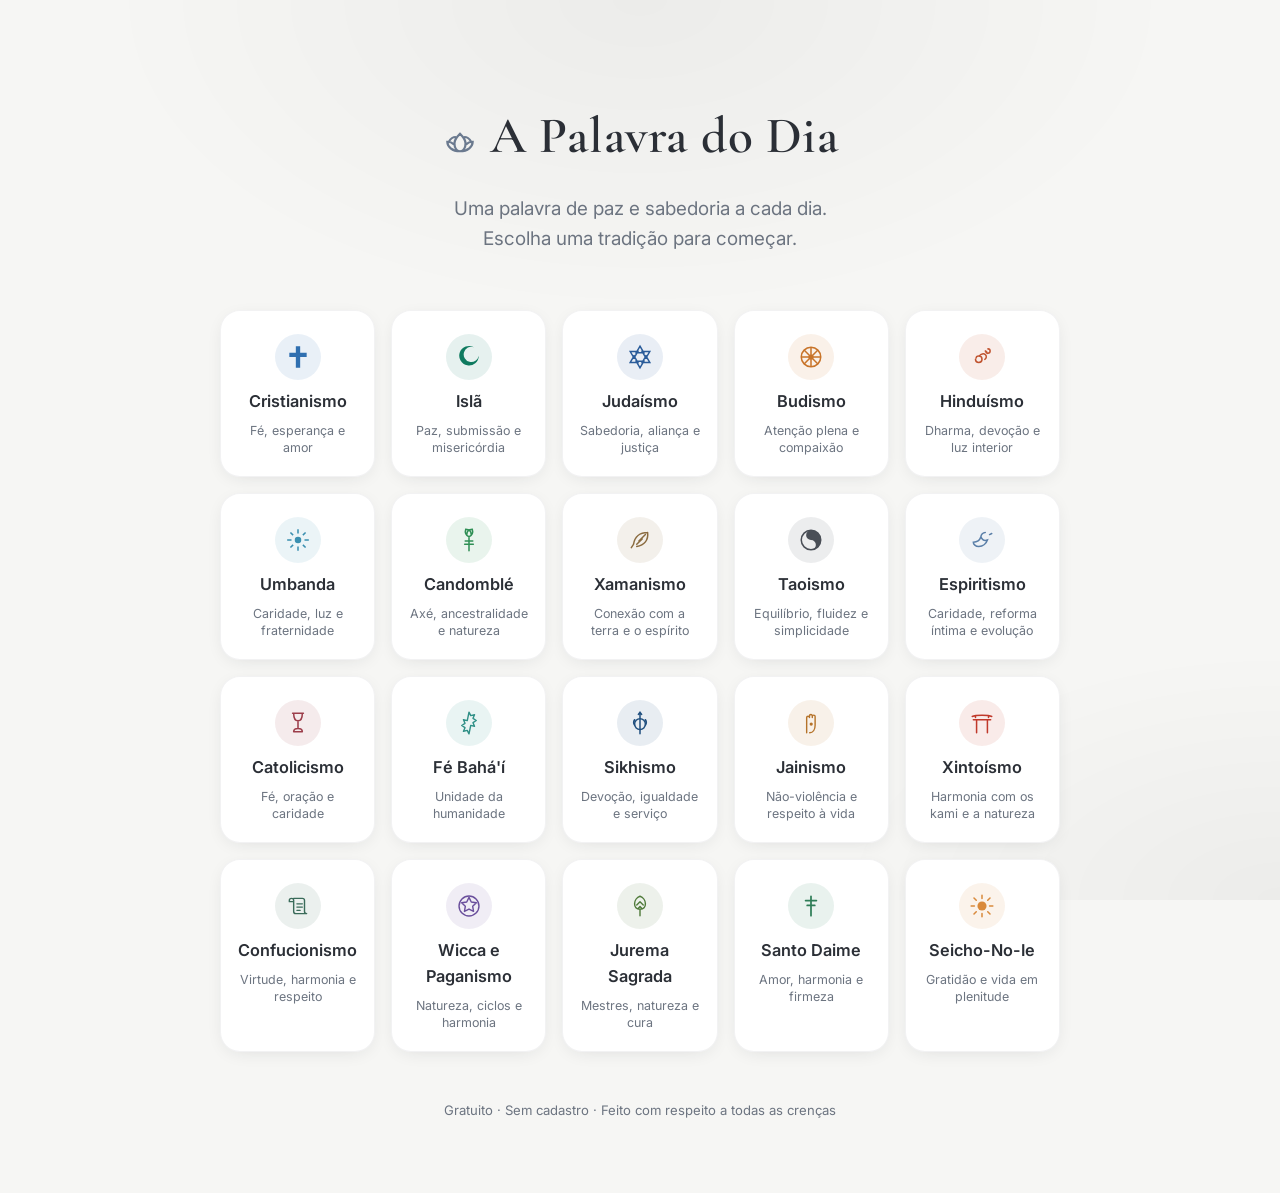
==== index.html @ 4f072700 "Site A Palavra do Dia — 20 tradições, 2.399 frases Site estático (HTML/CSS/JS puro), sem build, cust" ====
<!DOCTYPE html>
<html lang="pt-BR">
<head>
  <meta charset="UTF-8" />
  <meta name="viewport" content="width=device-width, initial-scale=1.0" />
  <title>A Palavra do Dia — Sabedoria de todas as tradições</title>
  <meta name="description" content="Escolha uma tradição espiritual e receba a palavra do dia: um versículo, ensinamento ou pensamento para trazer paz e sabedoria. Gratuito, sem cadastro." />
  <meta name="theme-color" content="#f6f6f4" />

  <!-- Open Graph / compartilhamento -->
  <meta property="og:title" content="A Palavra do Dia" />
  <meta property="og:description" content="Uma palavra de paz e sabedoria, de muitas tradições. Gratuito e sem cadastro." />
  <meta property="og:type" content="website" />

  <link rel="icon" href="assets/favicon.svg" type="image/svg+xml" />
  <link rel="preconnect" href="https://fonts.googleapis.com" />
  <link rel="preconnect" href="https://fonts.gstatic.com" crossorigin />
  <link href="https://fonts.googleapis.com/css2?family=Cormorant+Garamond:ital,wght@0,500;0,600;1,500&family=Inter:wght@400;500;600&display=swap" rel="stylesheet" />
  <link rel="stylesheet" href="css/styles.css" />
</head>
<body data-screen="home">

  <!-- Símbolos SVG reutilizáveis -->
  <svg width="0" height="0" style="position:absolute" aria-hidden="true">
    <defs>
      <symbol id="sym-cross" viewBox="0 0 24 24"><path d="M10 2h4v6h6v4h-6v10h-4V12H4V8h6z"/></symbol>
      <symbol id="sym-crescent" viewBox="0 0 24 24"><path d="M16.5 3a9 9 0 1 0 4.5 7.8A7 7 0 1 1 16.5 3z"/></symbol>
      <symbol id="sym-star-david" viewBox="0 0 24 24"><path d="M12 2l3.5 6h-7zM12 22l-3.5-6h7zM3 7l7 0-3.5 6zM21 7l-7 0 3.5 6zM3 17l3.5-6 3.5 6zM21 17l-3.5-6-3.5 6z" fill="none" stroke="currentColor" stroke-width="1.4"/></symbol>
      <symbol id="sym-dharma-wheel" viewBox="0 0 24 24"><circle cx="12" cy="12" r="9" fill="none" stroke="currentColor" stroke-width="1.4"/><circle cx="12" cy="12" r="2.4"/><g stroke="currentColor" stroke-width="1.4"><path d="M12 3v18M3 12h18M5.6 5.6l12.8 12.8M18.4 5.6L5.6 18.4"/></g></symbol>
      <symbol id="sym-om" viewBox="0 0 24 24"><path d="M6 14a3 3 0 1 0 3-3c-1.6 0-2.4 1-2.4 2M9.6 11c1.4-2 4-2.6 5.6-1 1.2 1.2 1 3.2-.6 4.2M15 6.5c1 .4 1.8 1.2 1.8 2.2M17.5 4.5a2 2 0 1 1-2 2" fill="none" stroke="currentColor" stroke-width="1.4" stroke-linecap="round"/></symbol>
      <symbol id="sym-seven-rays" viewBox="0 0 24 24"><circle cx="12" cy="12" r="3"/><g stroke="currentColor" stroke-width="1.4"><path d="M12 2v4M12 18v4M2 12h4M18 12h4M5 5l2.5 2.5M16.5 16.5L19 19M19 5l-2.5 2.5M7.5 16.5L5 19"/></g></symbol>
      <symbol id="sym-leaf-axe" viewBox="0 0 24 24"><path d="M12 22V9M12 9c-3-1-4-4-3-7 3 0 5 2 5 5M12 9c3-1 4-4 3-7-3 0-5 2-5 5M8.5 13l7 0M8 16l8 0" fill="none" stroke="currentColor" stroke-width="1.4" stroke-linecap="round"/></symbol>
      <symbol id="sym-feather" viewBox="0 0 24 24"><path d="M19 5C12 5 7 9 6 16l-2 3M19 5c1 7-3 12-10 13M11 13l6-6M9 16l5-5" fill="none" stroke="currentColor" stroke-width="1.4" stroke-linecap="round"/></symbol>
      <symbol id="sym-yin-yang" viewBox="0 0 24 24"><circle cx="12" cy="12" r="9" fill="none" stroke="currentColor" stroke-width="1.4"/><path d="M12 3a4.5 4.5 0 0 0 0 9 4.5 4.5 0 0 1 0 9 9 9 0 0 0 0-18z"/><circle cx="12" cy="7.5" r="1"/></symbol>
      <symbol id="sym-dove" viewBox="0 0 24 24"><path d="M4 14c4 0 6-2 7-5 1 3 3 4 6 3-1 3-4 6-8 6-3 0-5-2-5-4zM11 9c0-2 2-4 4-4M21 6l-2 1" fill="none" stroke="currentColor" stroke-width="1.4" stroke-linecap="round"/></symbol>
      <symbol id="sym-lotus" viewBox="0 0 24 24"><path d="M12 21c-5 0-8-3-8-6 2 0 3 .5 4 1.5M12 21c5 0 8-3 8-6-2 0-3 .5-4 1.5M12 21c-2 0-3.5-2-3.5-5 0-2 1.5-4 3.5-6 2 2 3.5 4 3.5 6 0 3-1.5 5-3.5 5zM5 15c1-2 3-3 4-3M19 15c-1-2-3-3-4-3" fill="none" stroke="currentColor" stroke-width="1.4" stroke-linecap="round"/></symbol>
      <symbol id="sym-chalice" viewBox="0 0 24 24"><path d="M7 3h10M8 3c0 5 1.8 7 4 7s4-2 4-7M12 10v7M8 20h8M12 17c-2 0-4 1-4 3M12 17c2 0 4 1 4 3" fill="none" stroke="currentColor" stroke-width="1.4" stroke-linecap="round" stroke-linejoin="round"/></symbol>
      <symbol id="sym-nine-star" viewBox="0 0 24 24"><path d="M12 2l1.6 3.2 3.5-.8-1.4 3.3 3 2-3 2 1.4 3.3-3.5-.8L12 22l-1.6-3.2-3.5.8 1.4-3.3-3-2 3-2-1.4-3.3 3.5.8z" fill="none" stroke="currentColor" stroke-width="1.3" stroke-linejoin="round"/></symbol>
      <symbol id="sym-khanda" viewBox="0 0 24 24"><circle cx="12" cy="13" r="5" fill="none" stroke="currentColor" stroke-width="1.4"/><path d="M12 2v20M10.5 4l1.5-2 1.5 2M7 9c-1 1.5-1 3.5 0 5M17 9c1 1.5 1 3.5 0 5" fill="none" stroke="currentColor" stroke-width="1.4" stroke-linecap="round"/></symbol>
      <symbol id="sym-ahimsa-hand" viewBox="0 0 24 24"><path d="M8 21v-7M8 14V7a1.3 1.3 0 0 1 2.6 0M10.6 7V5.5a1.3 1.3 0 0 1 2.6 0V7M13.2 7V6a1.3 1.3 0 0 1 2.6 0v8c0 4-2 7-5 7" fill="none" stroke="currentColor" stroke-width="1.3" stroke-linecap="round" stroke-linejoin="round"/><circle cx="12.2" cy="13" r="1.5"/></symbol>
      <symbol id="sym-torii" viewBox="0 0 24 24"><path d="M3 6c3-1.5 15-1.5 18 0M4 9h16M7 9v12M17 9v12M6 6v1M18 6v1" fill="none" stroke="currentColor" stroke-width="1.4" stroke-linecap="round"/></symbol>
      <symbol id="sym-scroll" viewBox="0 0 24 24"><path d="M8 5h8a2 2 0 0 1 2 2v10a2 2 0 0 0 2 2H10a2 2 0 0 1-2-2V7a2 2 0 0 0-2-2 2 2 0 0 0-2 2v1h3M11 10h5M11 13h5M11 16h3" fill="none" stroke="currentColor" stroke-width="1.3" stroke-linecap="round" stroke-linejoin="round"/></symbol>
      <symbol id="sym-pentacle" viewBox="0 0 24 24"><circle cx="12" cy="12" r="9.2" fill="none" stroke="currentColor" stroke-width="1.3"/><path d="M12 4l2.1 4.3 4.7.7-3.4 3.3.8 4.7-4.2-2.2-4.2 2.2.8-4.7L5.2 9l4.7-.7z" fill="none" stroke="currentColor" stroke-width="1.3" stroke-linejoin="round"/></symbol>
      <symbol id="sym-tree" viewBox="0 0 24 24"><path d="M12 21v-6M12 15c-3 0-5-2-5-5 0-3 2.2-6 5-7 2.8 1 5 4 5 7 0 3-2 5-5 5zM9 11l3-3 3 3M10.5 14l1.5-1.5 1.5 1.5" fill="none" stroke="currentColor" stroke-width="1.3" stroke-linecap="round" stroke-linejoin="round"/></symbol>
      <symbol id="sym-cruzeiro" viewBox="0 0 24 24"><path d="M12 3v18M7 7h10M8.5 11.5h7" fill="none" stroke="currentColor" stroke-width="1.6" stroke-linecap="round"/></symbol>
      <symbol id="sym-sun" viewBox="0 0 24 24"><circle cx="12" cy="12" r="4.2"/><g stroke="currentColor" stroke-width="1.4" stroke-linecap="round"><path d="M12 2v3M12 19v3M2 12h3M19 12h3M4.6 4.6l2.1 2.1M17.3 17.3l2.1 2.1M19.4 4.6l-2.1 2.1M6.7 17.3l-2.1 2.1"/></g></symbol>
    </defs>
  </svg>

  <main class="app">

    <!-- TELA INICIAL -->
    <section id="home" class="screen home">
      <header class="home__head">
        <div class="brand">
          <svg class="brand__mark" aria-hidden="true"><use href="#sym-lotus"></use></svg>
          <h1 class="brand__title">A Palavra do Dia</h1>
        </div>
        <p class="home__lead">
          Uma palavra de paz e sabedoria a cada dia.<br />
          Escolha uma tradição para começar.
        </p>
      </header>

      <div id="religion-grid" class="grid" role="list" aria-label="Tradições espirituais">
        <!-- cards inseridos via JS -->
      </div>

      <footer class="home__foot">
        <p>Gratuito · Sem cadastro · Feito com respeito a todas as crenças</p>
      </footer>
    </section>

    <!-- TELA DA PALAVRA -->
    <section id="reader" class="screen reader" hidden>
      <header class="reader__top">
        <button id="back-btn" class="ghost-btn" aria-label="Voltar para a escolha de tradição">
          <span aria-hidden="true">←</span> Trocar tradição
        </button>
        <div class="reader__brand">
          <svg id="reader-symbol" class="reader__symbol" aria-hidden="true"><use href="#sym-lotus"></use></svg>
          <span id="reader-religion" class="reader__religion">—</span>
        </div>
      </header>

      <div class="reader__stage">
        <p id="phrase-label" class="phrase-label">Palavra do Dia</p>
        <blockquote id="phrase-card" class="phrase-card" aria-live="polite">
          <p id="phrase-text" class="phrase-text">…</p>
          <cite id="phrase-ref" class="phrase-ref"></cite>
        </blockquote>
        <p id="phrase-source" class="phrase-source"></p>
      </div>

      <div class="reader__actions">
        <button id="new-btn" class="primary-btn">Nova palavra</button>
        <button id="listen-btn" class="icon-btn" aria-label="Ouvir a palavra" title="Ouvir (voz do dispositivo)">
          <svg viewBox="0 0 24 24" aria-hidden="true"><path d="M4 9v6h4l5 4V5L8 9H4z" fill="currentColor"/><path d="M16 8a5 5 0 0 1 0 8M18.5 5.5a8.5 8.5 0 0 1 0 13" fill="none" stroke="currentColor" stroke-width="1.6" stroke-linecap="round"/></svg>
        </button>
        <button id="share-btn" class="icon-btn" aria-label="Compartilhar a palavra" title="Compartilhar">
          <svg viewBox="0 0 24 24" aria-hidden="true"><path d="M18 8a3 3 0 1 0-2.8-4L9 7.2a3 3 0 1 0 0 9.6l6.2 3.2A3 3 0 1 0 18 16a3 3 0 0 0-2.4 1.2L9.4 14a3 3 0 0 0 0-4l6.2-3.2A3 3 0 0 0 18 8z" fill="currentColor"/></svg>
        </button>
      </div>

      <p id="toast" class="toast" role="status" hidden></p>

      <footer class="reader__foot">
        <button id="home-link" class="text-link">A Palavra do Dia</button>
      </footer>
    </section>

  </main>

  <script src="js/app.js"></script>
</body>
</html>
---- css/styles.css ----
/* ============================================================
   A Palavra do Dia — estilos
   Paleta neutra na tela inicial; cada tradição injeta seu tema
   via variáveis CSS (--bg, --primary, etc.) no <body>.
   ============================================================ */

:root {
  /* tema neutro padrão (tela inicial) */
  --bg: #f6f6f4;
  --surface: #ffffff;
  --primary: #6b7a8f;
  --accent: #b9a36b;
  --text: #2b2f36;
  --muted: #6c7480;
  --glow: rgba(0, 0, 0, 0.04);

  --radius: 20px;
  --radius-sm: 12px;
  --shadow: 0 10px 40px -12px rgba(30, 35, 45, 0.18);
  --shadow-soft: 0 4px 20px -8px rgba(30, 35, 45, 0.16);
  --ease: cubic-bezier(0.22, 1, 0.36, 1);
  --serif: "Cormorant Garamond", Georgia, "Times New Roman", serif;
  --sans: "Inter", system-ui, -apple-system, sans-serif;
}

* { box-sizing: border-box; margin: 0; padding: 0; }

html { -webkit-text-size-adjust: 100%; }

body {
  font-family: var(--sans);
  color: var(--text);
  background: var(--bg);
  min-height: 100vh;
  min-height: 100dvh;
  line-height: 1.6;
  transition: background-color 0.8s var(--ease), color 0.8s var(--ease);
  overflow-x: hidden;
}

/* fundo suave com brilho da cor do tema */
body::before {
  content: "";
  position: fixed;
  inset: 0;
  z-index: -1;
  background:
    radial-gradient(60% 50% at 50% 0%, var(--glow), transparent 70%),
    radial-gradient(50% 40% at 100% 100%, var(--glow), transparent 70%);
  transition: background 0.8s var(--ease);
  pointer-events: none;
}

.app {
  max-width: 920px;
  margin: 0 auto;
  padding: clamp(1.2rem, 4vw, 2.5rem);
  min-height: 100vh;
  min-height: 100dvh;
  display: flex;
  flex-direction: column;
}

/* telas */
.screen { flex: 1; display: flex; flex-direction: column; }
.screen[hidden] { display: none; }

.screen.is-entering { animation: fadeUp 0.6s var(--ease); }
@keyframes fadeUp {
  from { opacity: 0; transform: translateY(14px); }
  to   { opacity: 1; transform: translateY(0); }
}

/* ===================== TELA INICIAL ===================== */
.home { justify-content: flex-start; }

.home__head { text-align: center; padding: clamp(1.5rem, 6vw, 3.5rem) 0 1.5rem; }

.brand { display: inline-flex; align-items: center; gap: 0.7rem; }
.brand__mark { width: 38px; height: 38px; color: var(--primary); fill: var(--primary); }
.brand__title {
  font-family: var(--serif);
  font-weight: 600;
  font-size: clamp(2rem, 7vw, 3.2rem);
  letter-spacing: 0.01em;
  color: var(--text);
}

.home__lead {
  margin-top: 1rem;
  color: var(--muted);
  font-size: clamp(1rem, 2.6vw, 1.18rem);
  font-weight: 400;
}

.grid {
  display: grid;
  grid-template-columns: repeat(auto-fill, minmax(150px, 1fr));
  gap: clamp(0.7rem, 2vw, 1rem);
  margin: 2rem 0;
}

.card {
  --c: var(--primary);
  position: relative;
  display: flex;
  flex-direction: column;
  align-items: center;
  text-align: center;
  gap: 0.55rem;
  padding: 1.4rem 1rem 1.2rem;
  background: var(--surface);
  border: 1px solid rgba(40, 45, 55, 0.06);
  border-radius: var(--radius);
  box-shadow: var(--shadow-soft);
  cursor: pointer;
  transition: transform 0.4s var(--ease), box-shadow 0.4s var(--ease), border-color 0.4s var(--ease);
  font: inherit;
  color: var(--text);
}
.card::after {
  content: "";
  position: absolute; inset: 0;
  border-radius: var(--radius);
  box-shadow: inset 0 0 0 1.5px var(--c);
  opacity: 0;
  transition: opacity 0.4s var(--ease);
  pointer-events: none;
}
.card:hover, .card:focus-visible {
  transform: translateY(-4px);
  box-shadow: var(--shadow);
  outline: none;
}
.card:hover::after, .card:focus-visible::after { opacity: 0.5; }

.card__icon {
  width: 46px; height: 46px;
  display: grid; place-items: center;
  color: var(--c); fill: var(--c);
  border-radius: 50%;
  background: color-mix(in srgb, var(--c) 10%, transparent);
}
.card__icon svg { width: 26px; height: 26px; }
.card__name { font-weight: 600; font-size: 1.02rem; }
.card__tag { font-size: 0.78rem; color: var(--muted); line-height: 1.35; }

.home__foot { text-align: center; padding: 1rem 0 2rem; color: var(--muted); font-size: 0.82rem; }

/* ===================== TELA DA PALAVRA ===================== */
.reader { justify-content: space-between; }

.reader__top {
  display: flex;
  align-items: center;
  justify-content: space-between;
  gap: 1rem;
  padding-bottom: 1rem;
}
.reader__brand { display: inline-flex; align-items: center; gap: 0.5rem; }
.reader__symbol { width: 24px; height: 24px; color: var(--primary); fill: var(--primary); }
.reader__religion { font-weight: 600; color: var(--text); }

.ghost-btn {
  font: inherit; font-size: 0.92rem; font-weight: 500;
  color: var(--muted);
  background: none; border: none; cursor: pointer;
  padding: 0.4rem 0.2rem;
  border-radius: var(--radius-sm);
  transition: color 0.3s var(--ease);
}
.ghost-btn:hover { color: var(--primary); }

.reader__stage {
  flex: 1;
  display: flex;
  flex-direction: column;
  align-items: center;
  justify-content: center;
  text-align: center;
  gap: 1.2rem;
  padding: clamp(1.5rem, 6vw, 3rem) 0;
}

.phrase-label {
  text-transform: uppercase;
  letter-spacing: 0.18em;
  font-size: 0.74rem;
  font-weight: 600;
  color: var(--primary);
}

.phrase-card {
  position: relative;
  max-width: 680px;
  background: var(--surface);
  border-radius: var(--radius);
  padding: clamp(1.8rem, 6vw, 3rem);
  box-shadow: var(--shadow);
  border: 1px solid rgba(40, 45, 55, 0.05);
}
.phrase-card::before {
  content: "\201C";
  position: absolute;
  top: -0.2em; left: 0.25em;
  font-family: var(--serif);
  font-size: clamp(3.5rem, 10vw, 5.5rem);
  color: var(--accent);
  opacity: 0.35;
  line-height: 1;
}
.phrase-text {
  font-family: var(--serif);
  font-size: clamp(1.5rem, 4.6vw, 2.3rem);
  font-weight: 500;
  line-height: 1.4;
  color: var(--text);
}
.phrase-text.is-swapping { opacity: 0; transform: translateY(8px); }
.phrase-text { transition: opacity 0.45s var(--ease), transform 0.45s var(--ease); }

.phrase-ref {
  display: block;
  margin-top: 1.2rem;
  font-style: normal;
  font-size: 0.95rem;
  font-weight: 600;
  color: var(--primary);
  letter-spacing: 0.02em;
}
.phrase-source { font-size: 0.85rem; color: var(--muted); }

/* ações */
.reader__actions {
  display: flex;
  align-items: center;
  justify-content: center;
  gap: 0.7rem;
  padding: 0.5rem 0 1rem;
}

.primary-btn {
  font: inherit; font-weight: 600; font-size: 1rem;
  color: #fff;
  background: var(--primary);
  border: none; cursor: pointer;
  padding: 0.85rem 1.8rem;
  border-radius: 999px;
  box-shadow: 0 8px 24px -10px var(--primary);
  transition: transform 0.25s var(--ease), filter 0.25s var(--ease);
}
.primary-btn:hover { transform: translateY(-2px); filter: brightness(1.05); }
.primary-btn:active { transform: translateY(0); }

.icon-btn {
  width: 48px; height: 48px;
  display: grid; place-items: center;
  color: var(--primary);
  background: var(--surface);
  border: 1px solid rgba(40, 45, 55, 0.08);
  border-radius: 50%;
  cursor: pointer;
  box-shadow: var(--shadow-soft);
  transition: transform 0.25s var(--ease), color 0.25s var(--ease), border-color 0.25s var(--ease);
}
.icon-btn svg { width: 22px; height: 22px; }
.icon-btn:hover { transform: translateY(-2px); border-color: var(--primary); }
.icon-btn.is-active { color: #fff; background: var(--primary); }

.toast {
  text-align: center;
  margin: 0 auto;
  font-size: 0.85rem;
  color: var(--muted);
  background: var(--surface);
  border-radius: 999px;
  padding: 0.45rem 1rem;
  box-shadow: var(--shadow-soft);
  width: max-content;
  animation: fadeUp 0.3s var(--ease);
}

.reader__foot { text-align: center; padding-top: 0.5rem; }
.text-link {
  font: inherit; font-family: var(--serif); font-size: 1.05rem;
  color: var(--muted); background: none; border: none; cursor: pointer;
}
.text-link:hover { color: var(--primary); }

/* acessibilidade — foco visível */
:focus-visible { outline: 2px solid var(--primary); outline-offset: 3px; border-radius: 6px; }

@media (prefers-reduced-motion: reduce) {
  * { animation: none !important; transition: none !important; }
}

@media (max-width: 420px) {
  .grid { grid-template-columns: repeat(2, 1fr); }
}
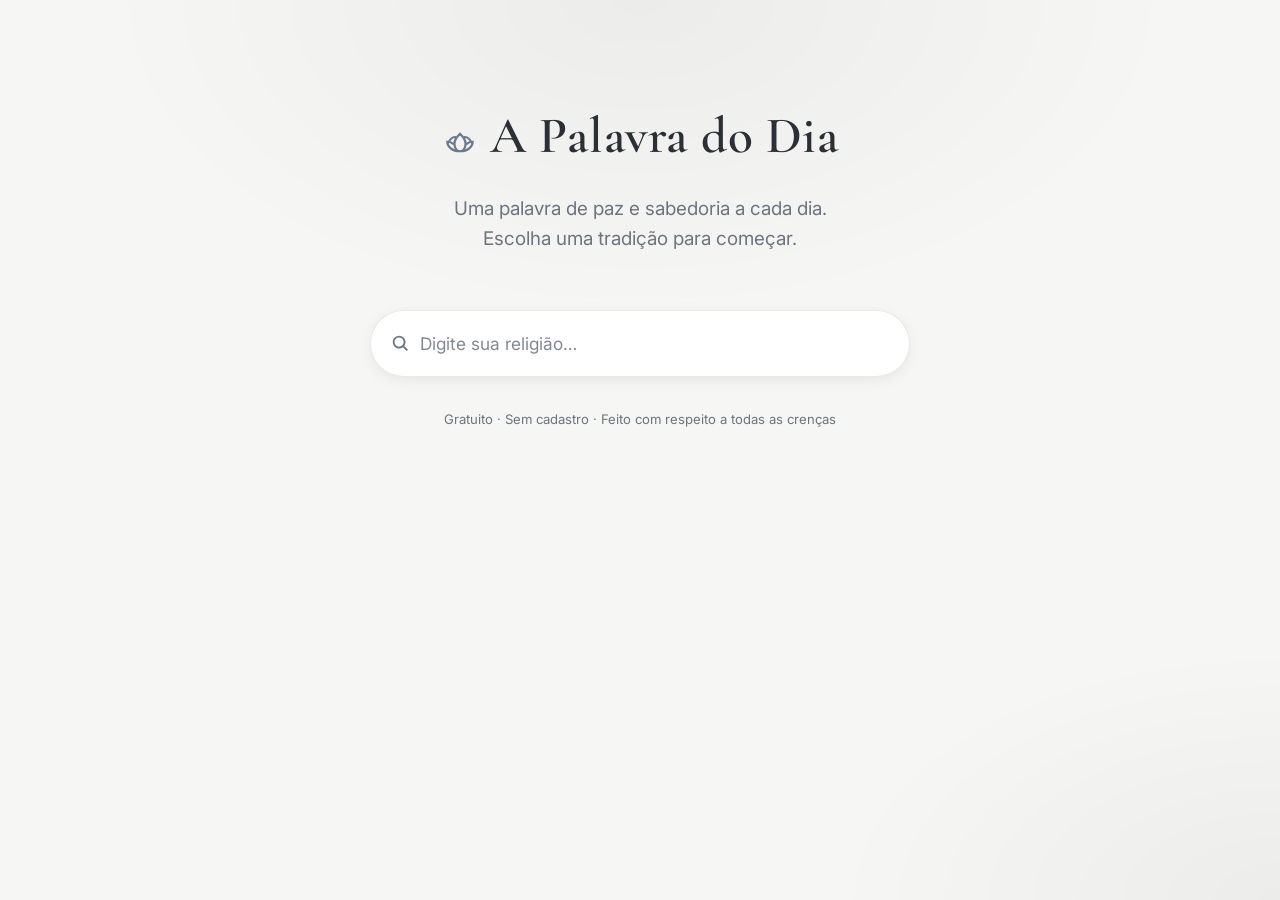
==== commit e2f6b42a: "Busca por religião, fundos personalizados, compartilhar+imagem; versículos completos - Tela inicial " ====
--- a/index.html
+++ b/index.html
@@ -47,6 +47,11 @@
     </defs>
   </svg>
 
+  <!-- Fundo personalizado por tradição (marca d'água do símbolo) -->
+  <div id="reader-bg" class="reader-bg" aria-hidden="true">
+    <svg class="reader-bg__mark" viewBox="0 0 24 24"><use id="reader-bg-use" href="#sym-lotus"></use></svg>
+  </div>
+
   <main class="app">
 
     <!-- TELA INICIAL -->
@@ -62,8 +67,15 @@
         </p>
       </header>
 
-      <div id="religion-grid" class="grid" role="list" aria-label="Tradições espirituais">
-        <!-- cards inseridos via JS -->
+      <div class="search">
+        <div class="search__field">
+          <svg class="search__icon" viewBox="0 0 24 24" aria-hidden="true"><path d="M11 4a7 7 0 1 0 4.2 12.6l4.1 4.1 1.4-1.4-4.1-4.1A7 7 0 0 0 11 4zm0 2a5 5 0 1 1 0 10 5 5 0 0 1 0-10z" fill="currentColor"/></svg>
+          <input id="search-input" class="search__input" type="text" autocomplete="off" autocapitalize="off" spellcheck="false"
+                 placeholder="Digite sua religião…" aria-label="Digite o nome da sua religião"
+                 role="combobox" aria-expanded="false" aria-controls="search-suggestions" aria-autocomplete="list" />
+        </div>
+        <ul id="search-suggestions" class="suggest" role="listbox" aria-label="Sugestões" hidden></ul>
+        <p id="search-msg" class="search__msg" hidden></p>
       </div>
 
       <footer class="home__foot">
@@ -94,15 +106,37 @@
 
       <div class="reader__actions">
         <button id="new-btn" class="primary-btn">Nova palavra</button>
-        <button id="listen-btn" class="icon-btn" aria-label="Ouvir a palavra" title="Ouvir (voz do dispositivo)">
-          <svg viewBox="0 0 24 24" aria-hidden="true"><path d="M4 9v6h4l5 4V5L8 9H4z" fill="currentColor"/><path d="M16 8a5 5 0 0 1 0 8M18.5 5.5a8.5 8.5 0 0 1 0 13" fill="none" stroke="currentColor" stroke-width="1.6" stroke-linecap="round"/></svg>
-        </button>
-        <button id="share-btn" class="icon-btn" aria-label="Compartilhar a palavra" title="Compartilhar">
+        <button id="share-btn" class="icon-btn" aria-label="Compartilhar a palavra" title="Compartilhar" aria-haspopup="true" aria-expanded="false">
           <svg viewBox="0 0 24 24" aria-hidden="true"><path d="M18 8a3 3 0 1 0-2.8-4L9 7.2a3 3 0 1 0 0 9.6l6.2 3.2A3 3 0 1 0 18 16a3 3 0 0 0-2.4 1.2L9.4 14a3 3 0 0 0 0-4l6.2-3.2A3 3 0 0 0 18 8z" fill="currentColor"/></svg>
         </button>
       </div>
 
+      <!-- Menu de compartilhamento -->
+      <div id="share-menu" class="share-menu" role="menu" aria-label="Compartilhar" hidden>
+        <button class="share-opt" data-share="whatsapp" role="menuitem">
+          <svg viewBox="0 0 24 24" aria-hidden="true"><path d="M12 2a10 10 0 0 0-8.5 15.2L2 22l4.9-1.4A10 10 0 1 0 12 2zm5.6 14.1c-.2.6-1.2 1.2-1.7 1.2-.4 0-1 .1-3.2-.8-2.7-1.1-4.4-3.9-4.5-4.1-.1-.2-1.1-1.4-1.1-2.7s.7-1.9 1-2.2c.2-.2.5-.3.7-.3h.5c.2 0 .4 0 .6.5l.8 2c.1.2.1.4 0 .5l-.4.6c-.2.2-.3.4-.1.7.2.3.9 1.4 1.9 2.3 1.3 1.1 2.3 1.4 2.6 1.6.3.1.4.1.6-.1l.7-.9c.2-.2.4-.2.6-.1l1.9.9c.2.1.4.2.5.3.1.3.1.6-.1 1.1z" fill="currentColor"/></svg>
+          WhatsApp
+        </button>
+        <button class="share-opt" data-share="facebook" role="menuitem">
+          <svg viewBox="0 0 24 24" aria-hidden="true"><path d="M14 9h2.5l.5-3H14V4.3c0-.9.3-1.5 1.6-1.5H17V.1C16.7.1 15.7 0 14.6 0 12.2 0 10.6 1.4 10.6 4v2H8v3h2.6v8H14V9z" fill="currentColor"/></svg>
+          Facebook
+        </button>
+        <button class="share-opt" data-share="image" role="menuitem">
+          <svg viewBox="0 0 24 24" aria-hidden="true"><path d="M5 3h14a2 2 0 0 1 2 2v14a2 2 0 0 1-2 2H5a2 2 0 0 1-2-2V5a2 2 0 0 1 2-2zm0 14.5L9 12l3 3.5L15 12l4 5.5V5H5v12.5zM8.5 9.5a1.5 1.5 0 1 0 0-3 1.5 1.5 0 0 0 0 3z" fill="currentColor"/></svg>
+          Baixar imagem
+        </button>
+        <button class="share-opt" data-share="native" role="menuitem" hidden>
+          <svg viewBox="0 0 24 24" aria-hidden="true"><path d="M18 8a3 3 0 1 0-2.8-4L9 7.2a3 3 0 1 0 0 9.6l6.2 3.2A3 3 0 1 0 18 16a3 3 0 0 0-2.4 1.2L9.4 14a3 3 0 0 0 0-4l6.2-3.2A3 3 0 0 0 18 8z" fill="currentColor"/></svg>
+          Compartilhar…
+        </button>
+        <button class="share-opt" data-share="copy" role="menuitem">
+          <svg viewBox="0 0 24 24" aria-hidden="true"><path d="M9 2h9a2 2 0 0 1 2 2v12h-2V4H9V2zM5 6h9a2 2 0 0 1 2 2v12a2 2 0 0 1-2 2H5a2 2 0 0 1-2-2V8a2 2 0 0 1 2-2zm0 2v12h9V8H5z" fill="currentColor"/></svg>
+          Copiar texto
+        </button>
+      </div>
+
       <p id="toast" class="toast" role="status" hidden></p>
+      <canvas id="share-canvas" width="1080" height="1080" hidden aria-hidden="true"></canvas>
 
       <footer class="reader__foot">
         <button id="home-link" class="text-link">A Palavra do Dia</button>
--- a/css/styles.css
+++ b/css/styles.css
@@ -93,57 +93,98 @@
   font-weight: 400;
 }
 
-.grid {
-  display: grid;
-  grid-template-columns: repeat(auto-fill, minmax(150px, 1fr));
-  gap: clamp(0.7rem, 2vw, 1rem);
-  margin: 2rem 0;
-}
-
-.card {
-  --c: var(--primary);
+/* ----- campo de busca da religião ----- */
+.search {
   position: relative;
-  display: flex;
-  flex-direction: column;
-  align-items: center;
+  max-width: 540px;
+  width: 100%;
+  margin: 2rem auto 1rem;
+}
+.search__field {
+  display: flex;
+  align-items: center;
+  gap: 0.6rem;
+  background: var(--surface);
+  border: 1px solid rgba(40, 45, 55, 0.10);
+  border-radius: 999px;
+  padding: 0.2rem 1.1rem;
+  box-shadow: var(--shadow-soft);
+  transition: border-color 0.3s var(--ease), box-shadow 0.3s var(--ease);
+}
+.search__field:focus-within {
+  border-color: var(--primary);
+  box-shadow: 0 8px 30px -12px color-mix(in srgb, var(--primary) 50%, transparent);
+}
+.search__icon { width: 22px; height: 22px; color: var(--muted); flex: none; }
+.search__input {
+  flex: 1;
+  font: inherit;
+  font-size: 1.08rem;
+  color: var(--text);
+  background: none;
+  border: none;
+  outline: none;
+  padding: 0.95rem 0;
+}
+.search__input::placeholder { color: var(--muted); opacity: 0.85; }
+
+/* lista de sugestões (autocomplete) */
+.suggest {
+  list-style: none;
+  position: absolute;
+  left: 0; right: 0;
+  margin-top: 0.5rem;
+  background: var(--surface);
+  border: 1px solid rgba(40, 45, 55, 0.08);
+  border-radius: var(--radius-sm);
+  box-shadow: var(--shadow);
+  overflow: hidden;
+  z-index: 10;
+  animation: fadeUp 0.25s var(--ease);
+}
+.suggest[hidden] { display: none; }
+.suggest__item {
+  display: flex;
+  align-items: center;
+  gap: 0.7rem;
+  width: 100%;
+  padding: 0.8rem 1.1rem;
+  font: inherit;
+  font-size: 1rem;
+  text-align: left;
+  background: none;
+  border: none;
+  cursor: pointer;
+  color: var(--text);
+  transition: background 0.2s var(--ease);
+}
+.suggest__item:hover,
+.suggest__item.is-active { background: color-mix(in srgb, var(--primary) 9%, transparent); }
+.suggest__item svg { width: 22px; height: 22px; flex: none; }
+.suggest__icon { color: var(--c, var(--primary)); fill: var(--c, var(--primary)); }
+.suggest__name { font-weight: 600; }
+.suggest__tag { font-size: 0.8rem; color: var(--muted); margin-left: auto; text-align: right; }
+
+.search__msg {
+  margin-top: 1rem;
   text-align: center;
-  gap: 0.55rem;
-  padding: 1.4rem 1rem 1.2rem;
-  background: var(--surface);
-  border: 1px solid rgba(40, 45, 55, 0.06);
-  border-radius: var(--radius);
-  box-shadow: var(--shadow-soft);
+  color: var(--muted);
+  font-size: 0.98rem;
+  animation: fadeUp 0.25s var(--ease);
+}
+.search__msg[hidden] { display: none; }
+.search__msg b { color: var(--text); }
+.search__suggest-btn {
+  font: inherit;
+  font-weight: 600;
+  color: var(--primary);
+  background: none;
+  border: none;
   cursor: pointer;
-  transition: transform 0.4s var(--ease), box-shadow 0.4s var(--ease), border-color 0.4s var(--ease);
-  font: inherit;
-  color: var(--text);
-}
-.card::after {
-  content: "";
-  position: absolute; inset: 0;
-  border-radius: var(--radius);
-  box-shadow: inset 0 0 0 1.5px var(--c);
-  opacity: 0;
-  transition: opacity 0.4s var(--ease);
-  pointer-events: none;
-}
-.card:hover, .card:focus-visible {
-  transform: translateY(-4px);
-  box-shadow: var(--shadow);
-  outline: none;
-}
-.card:hover::after, .card:focus-visible::after { opacity: 0.5; }
-
-.card__icon {
-  width: 46px; height: 46px;
-  display: grid; place-items: center;
-  color: var(--c); fill: var(--c);
-  border-radius: 50%;
-  background: color-mix(in srgb, var(--c) 10%, transparent);
-}
-.card__icon svg { width: 26px; height: 26px; }
-.card__name { font-weight: 600; font-size: 1.02rem; }
-.card__tag { font-size: 0.78rem; color: var(--muted); line-height: 1.35; }
+  text-decoration: underline;
+  text-underline-offset: 3px;
+  padding: 0 0.15rem;
+}
 
 .home__foot { text-align: center; padding: 1rem 0 2rem; color: var(--muted); font-size: 0.82rem; }
 
@@ -287,6 +328,78 @@
 }
 .text-link:hover { color: var(--primary); }
 
+/* ===================== FUNDO PERSONALIZADO POR TRADIÇÃO ===================== */
+/* gradiente temático mais rico quando uma tradição está ativa */
+body[data-religion]::before {
+  background:
+    radial-gradient(70% 55% at 50% -5%, color-mix(in srgb, var(--primary) 16%, transparent), transparent 70%),
+    radial-gradient(60% 45% at 100% 105%, color-mix(in srgb, var(--accent) 16%, transparent), transparent 70%),
+    radial-gradient(55% 45% at 0% 90%, color-mix(in srgb, var(--primary) 10%, transparent), transparent 70%);
+}
+
+/* marca d'água do símbolo da tradição ao fundo */
+.reader-bg {
+  position: fixed;
+  inset: 0;
+  z-index: -1;
+  display: none;
+  align-items: center;
+  justify-content: center;
+  pointer-events: none;
+  overflow: hidden;
+}
+body[data-screen="reader"][data-religion] .reader-bg { display: flex; }
+.reader-bg__mark {
+  width: min(78vmin, 560px);
+  height: min(78vmin, 560px);
+  color: var(--primary);
+  fill: var(--primary);
+  opacity: 0.06;
+  transform: translateY(2%);
+  animation: bgFloat 18s ease-in-out infinite;
+}
+@keyframes bgFloat {
+  0%, 100% { transform: translateY(2%) rotate(-2deg); }
+  50%      { transform: translateY(-2%) rotate(2deg); }
+}
+
+/* ===================== MENU DE COMPARTILHAR ===================== */
+.share-menu {
+  display: grid;
+  grid-template-columns: repeat(auto-fit, minmax(120px, 1fr));
+  gap: 0.5rem;
+  max-width: 420px;
+  margin: 0.2rem auto 1rem;
+  padding: 0.6rem;
+  background: var(--surface);
+  border: 1px solid rgba(40, 45, 55, 0.08);
+  border-radius: var(--radius-sm);
+  box-shadow: var(--shadow);
+  animation: fadeUp 0.25s var(--ease);
+}
+.share-menu[hidden] { display: none; }
+.share-opt {
+  display: flex;
+  align-items: center;
+  justify-content: center;
+  gap: 0.5rem;
+  font: inherit;
+  font-weight: 500;
+  font-size: 0.92rem;
+  color: var(--text);
+  background: color-mix(in srgb, var(--primary) 6%, transparent);
+  border: none;
+  border-radius: var(--radius-sm);
+  padding: 0.7rem 0.6rem;
+  cursor: pointer;
+  transition: background 0.2s var(--ease), transform 0.2s var(--ease);
+}
+.share-opt:hover { background: color-mix(in srgb, var(--primary) 14%, transparent); transform: translateY(-1px); }
+.share-opt svg { width: 20px; height: 20px; color: var(--primary); flex: none; }
+.share-opt[hidden] { display: none; }
+
+#share-canvas { display: none; }
+
 /* acessibilidade — foco visível */
 :focus-visible { outline: 2px solid var(--primary); outline-offset: 3px; border-radius: 6px; }
 
@@ -295,5 +408,5 @@
 }
 
 @media (max-width: 420px) {
-  .grid { grid-template-columns: repeat(2, 1fr); }
-}
+  .share-menu { grid-template-columns: repeat(2, 1fr); }
+}
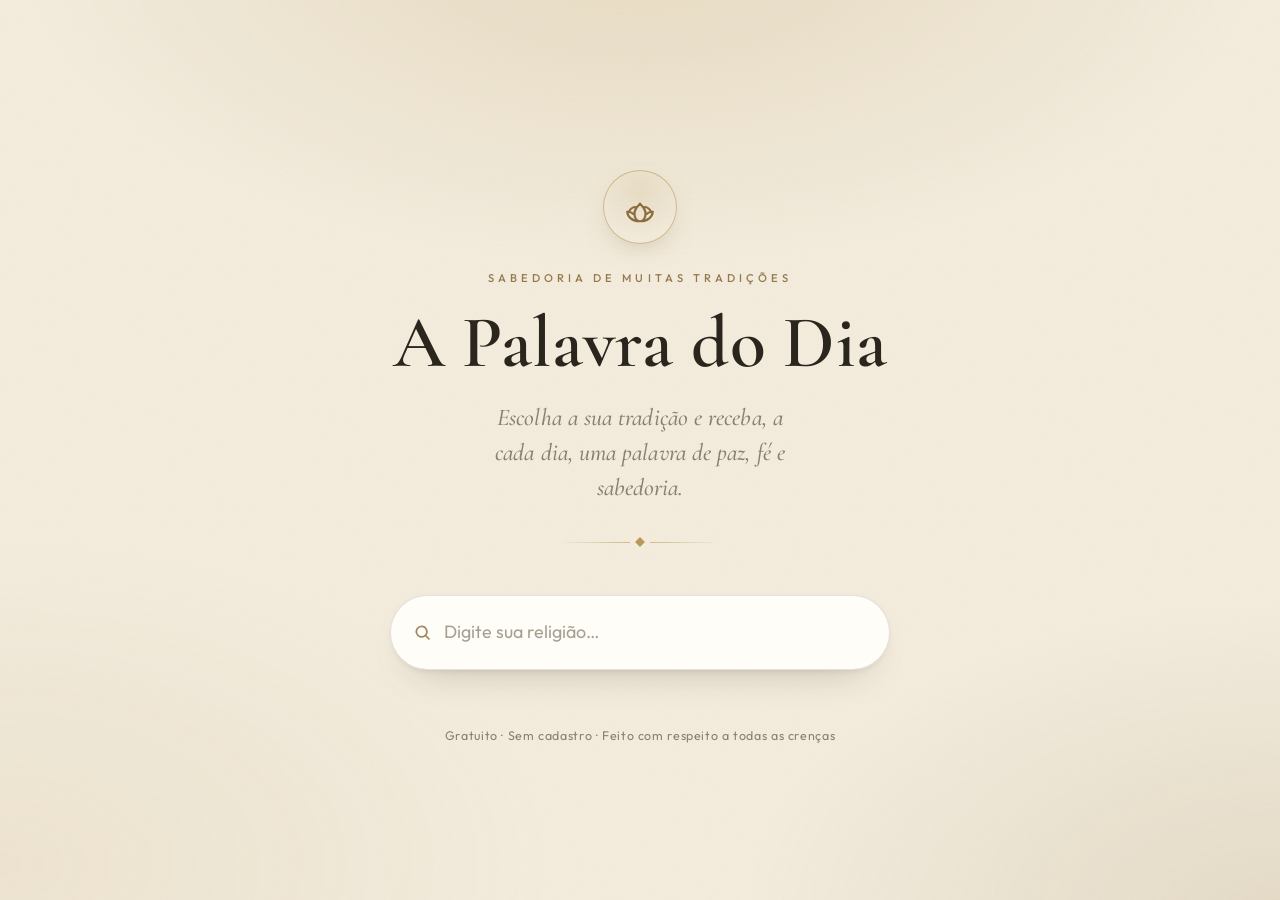
==== commit b17a2ab0: "Redesign premium: estética manuscrito sagrado de luxo - Tipografia editorial (Cormorant Garamond + O" ====
--- a/index.html
+++ b/index.html
@@ -3,19 +3,19 @@
 <head>
   <meta charset="UTF-8" />
   <meta name="viewport" content="width=device-width, initial-scale=1.0" />
-  <title>A Palavra do Dia — Sabedoria de todas as tradições</title>
+  <title>Palavras Sagradas · A Palavra do Dia</title>
   <meta name="description" content="Escolha uma tradição espiritual e receba a palavra do dia: um versículo, ensinamento ou pensamento para trazer paz e sabedoria. Gratuito, sem cadastro." />
-  <meta name="theme-color" content="#f6f6f4" />
+  <meta name="theme-color" content="#f3ecdd" />
 
   <!-- Open Graph / compartilhamento -->
-  <meta property="og:title" content="A Palavra do Dia" />
+  <meta property="og:title" content="Palavras Sagradas · A Palavra do Dia" />
   <meta property="og:description" content="Uma palavra de paz e sabedoria, de muitas tradições. Gratuito e sem cadastro." />
   <meta property="og:type" content="website" />
 
   <link rel="icon" href="assets/favicon.svg" type="image/svg+xml" />
   <link rel="preconnect" href="https://fonts.googleapis.com" />
   <link rel="preconnect" href="https://fonts.gstatic.com" crossorigin />
-  <link href="https://fonts.googleapis.com/css2?family=Cormorant+Garamond:ital,wght@0,500;0,600;1,500&family=Inter:wght@400;500;600&display=swap" rel="stylesheet" />
+  <link href="https://fonts.googleapis.com/css2?family=Cormorant+Garamond:ital,wght@0,400;0,500;0,600;0,700;1,400;1,500;1,600&family=Outfit:wght@300;400;500;600&display=swap" rel="stylesheet" />
   <link rel="stylesheet" href="css/styles.css" />
 </head>
 <body data-screen="home">
@@ -57,14 +57,16 @@
     <!-- TELA INICIAL -->
     <section id="home" class="screen home">
       <header class="home__head">
-        <div class="brand">
-          <svg class="brand__mark" aria-hidden="true"><use href="#sym-lotus"></use></svg>
-          <h1 class="brand__title">A Palavra do Dia</h1>
-        </div>
+        <span class="brand__mark" aria-hidden="true">
+          <svg viewBox="0 0 24 24"><use href="#sym-lotus"></use></svg>
+        </span>
+        <p class="home__eyebrow">Sabedoria de muitas tradições</p>
+        <h1 class="home__title">A Palavra do Dia</h1>
         <p class="home__lead">
-          Uma palavra de paz e sabedoria a cada dia.<br />
-          Escolha uma tradição para começar.
+          Escolha a sua tradição e receba, a cada dia,
+          uma palavra de paz, fé e sabedoria.
         </p>
+        <span class="ornament" aria-hidden="true"></span>
       </header>
 
       <div class="search">
--- a/css/styles.css
+++ b/css/styles.css
@@ -1,60 +1,78 @@
 /* ============================================================
-   A Palavra do Dia — estilos
-   Paleta neutra na tela inicial; cada tradição injeta seu tema
-   via variáveis CSS (--bg, --primary, etc.) no <body>.
+   Palavras Sagradas — A Palavra do Dia
+   Estética: manuscrito sagrado de luxo. Base marfim quente,
+   tipografia editorial serifada, dourado discreto, textura de
+   papel. Cada tradição injeta seu tema (--bg, --primary, …) no
+   <body>; a "moldura" premium permanece constante.
    ============================================================ */
 
 :root {
-  /* tema neutro padrão (tela inicial) */
-  --bg: #f6f6f4;
-  --surface: #ffffff;
-  --primary: #6b7a8f;
-  --accent: #b9a36b;
-  --text: #2b2f36;
-  --muted: #6c7480;
-  --glow: rgba(0, 0, 0, 0.04);
-
-  --radius: 20px;
-  --radius-sm: 12px;
-  --shadow: 0 10px 40px -12px rgba(30, 35, 45, 0.18);
-  --shadow-soft: 0 4px 20px -8px rgba(30, 35, 45, 0.16);
+  /* tema neutro (tela inicial) — marfim quente + bronze/ouro */
+  --bg: #f3ecdd;
+  --surface: #fffdf8;
+  --primary: #8a6d3c;
+  --accent: #b9985a;
+  --text: #2b261d;
+  --muted: #8a8070;
+  --glow: rgba(138, 109, 60, 0.10);
+
+  /* moldura premium (constante, não muda por tradição) */
+  --radius: 24px;
+  --radius-sm: 14px;
   --ease: cubic-bezier(0.22, 1, 0.36, 1);
   --serif: "Cormorant Garamond", Georgia, "Times New Roman", serif;
-  --sans: "Inter", system-ui, -apple-system, sans-serif;
+  --sans: "Outfit", system-ui, -apple-system, sans-serif;
 }
 
 * { box-sizing: border-box; margin: 0; padding: 0; }
-
-html { -webkit-text-size-adjust: 100%; }
+html { -webkit-text-size-adjust: 100%; scroll-behavior: smooth; }
 
 body {
   font-family: var(--sans);
+  font-weight: 400;
   color: var(--text);
   background: var(--bg);
   min-height: 100vh;
   min-height: 100dvh;
-  line-height: 1.6;
-  transition: background-color 0.8s var(--ease), color 0.8s var(--ease);
+  line-height: 1.65;
+  letter-spacing: 0.005em;
+  transition: background-color 1s var(--ease), color 1s var(--ease);
   overflow-x: hidden;
-}
-
-/* fundo suave com brilho da cor do tema */
+  -webkit-font-smoothing: antialiased;
+}
+
+::selection { background: color-mix(in srgb, var(--accent) 32%, transparent); color: var(--text); }
+
+/* atmosfera: glows suaves do tema */
 body::before {
   content: "";
   position: fixed;
   inset: 0;
+  z-index: -2;
+  background:
+    radial-gradient(72% 55% at 50% -8%, color-mix(in srgb, var(--accent) 22%, transparent), transparent 68%),
+    radial-gradient(60% 50% at 100% 102%, color-mix(in srgb, var(--primary) 14%, transparent), transparent 70%),
+    radial-gradient(60% 50% at 0% 96%, color-mix(in srgb, var(--accent) 10%, transparent), transparent 72%);
+  transition: background 1s var(--ease);
+  pointer-events: none;
+}
+
+/* textura de papel (grão sutil) */
+body::after {
+  content: "";
+  position: fixed;
+  inset: 0;
   z-index: -1;
-  background:
-    radial-gradient(60% 50% at 50% 0%, var(--glow), transparent 70%),
-    radial-gradient(50% 40% at 100% 100%, var(--glow), transparent 70%);
-  transition: background 0.8s var(--ease);
   pointer-events: none;
+  opacity: 0.5;
+  mix-blend-mode: multiply;
+  background-image: url("data:image/svg+xml,%3Csvg xmlns='http://www.w3.org/2000/svg' width='180' height='180'%3E%3Cfilter id='n'%3E%3CfeTurbulence type='fractalNoise' baseFrequency='0.9' numOctaves='2' stitchTiles='stitch'/%3E%3C/filter%3E%3Crect width='100%25' height='100%25' filter='url(%23n)' opacity='0.05'/%3E%3C/svg%3E");
 }
 
 .app {
-  max-width: 920px;
+  max-width: 880px;
   margin: 0 auto;
-  padding: clamp(1.2rem, 4vw, 2.5rem);
+  padding: clamp(1.2rem, 4vw, 2.6rem);
   min-height: 100vh;
   min-height: 100dvh;
   display: flex;
@@ -64,116 +82,184 @@
 /* telas */
 .screen { flex: 1; display: flex; flex-direction: column; }
 .screen[hidden] { display: none; }
-
-.screen.is-entering { animation: fadeUp 0.6s var(--ease); }
-@keyframes fadeUp {
-  from { opacity: 0; transform: translateY(14px); }
+.screen.is-entering > * { animation: rise 0.9s var(--ease) both; }
+.screen.is-entering > *:nth-child(2) { animation-delay: 0.08s; }
+.screen.is-entering > *:nth-child(3) { animation-delay: 0.16s; }
+.screen.is-entering > *:nth-child(4) { animation-delay: 0.24s; }
+@keyframes rise {
+  from { opacity: 0; transform: translateY(18px); }
   to   { opacity: 1; transform: translateY(0); }
 }
 
 /* ===================== TELA INICIAL ===================== */
-.home { justify-content: flex-start; }
-
-.home__head { text-align: center; padding: clamp(1.5rem, 6vw, 3.5rem) 0 1.5rem; }
-
-.brand { display: inline-flex; align-items: center; gap: 0.7rem; }
-.brand__mark { width: 38px; height: 38px; color: var(--primary); fill: var(--primary); }
-.brand__title {
+.home { justify-content: center; min-height: 86dvh; }
+.home__head { text-align: center; padding: clamp(1rem, 5vw, 2.5rem) 0 0.5rem; }
+
+.brand__mark {
+  display: inline-grid;
+  place-items: center;
+  width: 74px; height: 74px;
+  margin: 0 auto 1.6rem;
+  border-radius: 50%;
+  color: var(--primary);
+  fill: var(--primary);
+  border: 1px solid color-mix(in srgb, var(--accent) 55%, transparent);
+  background: radial-gradient(circle at 50% 30%, color-mix(in srgb, var(--accent) 14%, transparent), transparent 70%);
+  box-shadow: 0 10px 30px -16px color-mix(in srgb, var(--primary) 60%, transparent);
+}
+.brand__mark svg { width: 38px; height: 38px; }
+
+.home__eyebrow {
+  text-transform: uppercase;
+  letter-spacing: 0.36em;
+  font-size: 0.7rem;
+  font-weight: 500;
+  color: var(--primary);
+  margin-bottom: 1.1rem;
+  opacity: 0.9;
+}
+.home__title {
   font-family: var(--serif);
   font-weight: 600;
-  font-size: clamp(2rem, 7vw, 3.2rem);
-  letter-spacing: 0.01em;
-  color: var(--text);
-}
-
+  font-size: clamp(2.7rem, 9vw, 4.6rem);
+  line-height: 1.02;
+  letter-spacing: 0.005em;
+  color: var(--text);
+}
 .home__lead {
-  margin-top: 1rem;
+  max-width: 30ch;
+  margin: 1.3rem auto 0;
+  font-family: var(--serif);
+  font-style: italic;
+  font-weight: 500;
+  font-size: clamp(1.15rem, 3vw, 1.5rem);
+  line-height: 1.45;
   color: var(--muted);
-  font-size: clamp(1rem, 2.6vw, 1.18rem);
-  font-weight: 400;
+}
+
+/* ornamento (linha com losango central) */
+.ornament {
+  display: block;
+  width: 160px;
+  height: 14px;
+  margin: 1.8rem auto 0;
+  position: relative;
+}
+.ornament::before {
+  content: "";
+  position: absolute; top: 50%; left: 0; right: 0;
+  height: 1px;
+  background: linear-gradient(90deg, transparent, color-mix(in srgb, var(--accent) 70%, transparent), transparent);
+}
+.ornament::after {
+  content: "";
+  position: absolute; top: 50%; left: 50%;
+  width: 7px; height: 7px;
+  transform: translate(-50%, -50%) rotate(45deg);
+  background: var(--accent);
+  box-shadow: 0 0 0 4px var(--bg);
 }
 
 /* ----- campo de busca da religião ----- */
 .search {
   position: relative;
-  max-width: 540px;
+  max-width: 500px;
   width: 100%;
-  margin: 2rem auto 1rem;
+  margin: 2.4rem auto 1rem;
 }
 .search__field {
   display: flex;
   align-items: center;
-  gap: 0.6rem;
+  gap: 0.7rem;
   background: var(--surface);
-  border: 1px solid rgba(40, 45, 55, 0.10);
+  border: 1px solid color-mix(in srgb, var(--text) 12%, transparent);
   border-radius: 999px;
-  padding: 0.2rem 1.1rem;
-  box-shadow: var(--shadow-soft);
-  transition: border-color 0.3s var(--ease), box-shadow 0.3s var(--ease);
+  padding: 0.35rem 1.3rem;
+  box-shadow:
+    inset 0 1px 0 rgba(255, 255, 255, 0.6),
+    0 2px 8px -4px rgba(40, 33, 20, 0.18),
+    0 18px 40px -26px rgba(40, 33, 20, 0.4);
+  transition: border-color 0.4s var(--ease), box-shadow 0.4s var(--ease), transform 0.4s var(--ease);
 }
 .search__field:focus-within {
-  border-color: var(--primary);
-  box-shadow: 0 8px 30px -12px color-mix(in srgb, var(--primary) 50%, transparent);
-}
-.search__icon { width: 22px; height: 22px; color: var(--muted); flex: none; }
+  border-color: color-mix(in srgb, var(--accent) 75%, transparent);
+  box-shadow:
+    inset 0 1px 0 rgba(255, 255, 255, 0.6),
+    0 0 0 4px color-mix(in srgb, var(--accent) 22%, transparent),
+    0 20px 44px -24px rgba(40, 33, 20, 0.45);
+  transform: translateY(-1px);
+}
+.search__icon { width: 21px; height: 21px; color: var(--primary); flex: none; opacity: 0.8; }
 .search__input {
   flex: 1;
   font: inherit;
-  font-size: 1.08rem;
+  font-size: 1.12rem;
   color: var(--text);
   background: none;
   border: none;
   outline: none;
-  padding: 0.95rem 0;
-}
-.search__input::placeholder { color: var(--muted); opacity: 0.85; }
-
-/* lista de sugestões (autocomplete) */
+  padding: 1rem 0;
+}
+.search__input::placeholder { color: var(--muted); opacity: 0.75; }
+
+/* lista de sugestões */
 .suggest {
   list-style: none;
   position: absolute;
   left: 0; right: 0;
-  margin-top: 0.5rem;
+  margin-top: 0.6rem;
   background: var(--surface);
-  border: 1px solid rgba(40, 45, 55, 0.08);
+  border: 1px solid color-mix(in srgb, var(--text) 9%, transparent);
   border-radius: var(--radius-sm);
-  box-shadow: var(--shadow);
+  box-shadow: 0 30px 60px -28px rgba(40, 33, 20, 0.5), 0 8px 24px -16px rgba(40, 33, 20, 0.3);
   overflow: hidden;
   z-index: 10;
-  animation: fadeUp 0.25s var(--ease);
+  animation: rise 0.35s var(--ease);
 }
 .suggest[hidden] { display: none; }
 .suggest__item {
   display: flex;
   align-items: center;
-  gap: 0.7rem;
+  gap: 0.85rem;
   width: 100%;
-  padding: 0.8rem 1.1rem;
+  padding: 0.85rem 1.2rem;
   font: inherit;
-  font-size: 1rem;
+  font-size: 1.02rem;
   text-align: left;
   background: none;
   border: none;
+  border-bottom: 1px solid color-mix(in srgb, var(--text) 7%, transparent);
   cursor: pointer;
   color: var(--text);
-  transition: background 0.2s var(--ease);
-}
+  transition: background 0.25s var(--ease), padding-left 0.25s var(--ease);
+}
+.suggest__item:last-child { border-bottom: none; }
 .suggest__item:hover,
-.suggest__item.is-active { background: color-mix(in srgb, var(--primary) 9%, transparent); }
-.suggest__item svg { width: 22px; height: 22px; flex: none; }
-.suggest__icon { color: var(--c, var(--primary)); fill: var(--c, var(--primary)); }
-.suggest__name { font-weight: 600; }
-.suggest__tag { font-size: 0.8rem; color: var(--muted); margin-left: auto; text-align: right; }
+.suggest__item.is-active {
+  background: color-mix(in srgb, var(--accent) 10%, transparent);
+  padding-left: 1.45rem;
+}
+.suggest__icon {
+  width: 38px; height: 38px;
+  padding: 8px;
+  flex: none;
+  border-radius: 50%;
+  color: var(--c, var(--primary));
+  fill: var(--c, var(--primary));
+  background: color-mix(in srgb, var(--c, var(--primary)) 12%, transparent);
+}
+.suggest__name { font-weight: 500; }
+.suggest__tag { font-size: 0.82rem; color: var(--muted); margin-left: auto; text-align: right; font-style: italic; font-family: var(--serif); }
 
 .search__msg {
-  margin-top: 1rem;
+  margin-top: 1.2rem;
   text-align: center;
   color: var(--muted);
-  font-size: 0.98rem;
-  animation: fadeUp 0.25s var(--ease);
+  font-size: 1rem;
+  animation: rise 0.3s var(--ease);
 }
 .search__msg[hidden] { display: none; }
-.search__msg b { color: var(--text); }
+.search__msg b { color: var(--text); font-weight: 500; font-style: italic; font-family: var(--serif); }
 .search__suggest-btn {
   font: inherit;
   font-weight: 600;
@@ -182,11 +268,19 @@
   border: none;
   cursor: pointer;
   text-decoration: underline;
-  text-underline-offset: 3px;
+  text-decoration-color: color-mix(in srgb, var(--accent) 60%, transparent);
+  text-underline-offset: 4px;
   padding: 0 0.15rem;
 }
-
-.home__foot { text-align: center; padding: 1rem 0 2rem; color: var(--muted); font-size: 0.82rem; }
+.search__suggest-btn:hover { color: var(--accent); }
+
+.home__foot {
+  text-align: center;
+  padding: 2.5rem 0 1.5rem;
+  color: var(--muted);
+  font-size: 0.78rem;
+  letter-spacing: 0.05em;
+}
 
 /* ===================== TELA DA PALAVRA ===================== */
 .reader { justify-content: space-between; }
@@ -196,21 +290,26 @@
   align-items: center;
   justify-content: space-between;
   gap: 1rem;
-  padding-bottom: 1rem;
-}
-.reader__brand { display: inline-flex; align-items: center; gap: 0.5rem; }
-.reader__symbol { width: 24px; height: 24px; color: var(--primary); fill: var(--primary); }
-.reader__religion { font-weight: 600; color: var(--text); }
+  padding: 0.4rem 0 1rem;
+}
+.reader__brand { display: inline-flex; align-items: center; gap: 0.55rem; }
+.reader__symbol { width: 22px; height: 22px; color: var(--primary); fill: var(--primary); }
+.reader__religion {
+  font-weight: 500;
+  font-size: 0.95rem;
+  color: var(--text);
+  letter-spacing: 0.04em;
+}
 
 .ghost-btn {
-  font: inherit; font-size: 0.92rem; font-weight: 500;
+  font: inherit; font-size: 0.9rem; font-weight: 400;
   color: var(--muted);
   background: none; border: none; cursor: pointer;
-  padding: 0.4rem 0.2rem;
-  border-radius: var(--radius-sm);
-  transition: color 0.3s var(--ease);
-}
-.ghost-btn:hover { color: var(--primary); }
+  padding: 0.45rem 0.9rem 0.45rem 0.6rem;
+  border-radius: 999px;
+  transition: color 0.3s var(--ease), background 0.3s var(--ease);
+}
+.ghost-btn:hover { color: var(--primary); background: color-mix(in srgb, var(--primary) 8%, transparent); }
 
 .reader__stage {
   flex: 1;
@@ -219,57 +318,92 @@
   align-items: center;
   justify-content: center;
   text-align: center;
-  gap: 1.2rem;
-  padding: clamp(1.5rem, 6vw, 3rem) 0;
+  gap: 1.4rem;
+  padding: clamp(1rem, 5vw, 2.5rem) 0;
 }
 
 .phrase-label {
   text-transform: uppercase;
-  letter-spacing: 0.18em;
-  font-size: 0.74rem;
-  font-weight: 600;
+  letter-spacing: 0.32em;
+  font-size: 0.7rem;
+  font-weight: 500;
   color: var(--primary);
 }
 
 .phrase-card {
   position: relative;
-  max-width: 680px;
-  background: var(--surface);
+  width: 100%;
+  max-width: 660px;
+  background: linear-gradient(180deg, var(--surface), color-mix(in srgb, var(--surface) 88%, var(--bg)));
   border-radius: var(--radius);
-  padding: clamp(1.8rem, 6vw, 3rem);
-  box-shadow: var(--shadow);
-  border: 1px solid rgba(40, 45, 55, 0.05);
-}
+  padding: clamp(2.2rem, 7vw, 3.6rem) clamp(1.8rem, 6vw, 3.4rem);
+  border: 1px solid color-mix(in srgb, var(--text) 8%, transparent);
+  box-shadow:
+    inset 0 1px 0 rgba(255, 255, 255, 0.65),
+    0 4px 14px -8px rgba(40, 33, 20, 0.2),
+    0 40px 80px -40px rgba(40, 33, 20, 0.5);
+}
+/* aspas decorativas */
 .phrase-card::before {
   content: "\201C";
   position: absolute;
-  top: -0.2em; left: 0.25em;
+  top: 0.08em; left: 0.3em;
   font-family: var(--serif);
-  font-size: clamp(3.5rem, 10vw, 5.5rem);
+  font-style: italic;
+  font-size: clamp(4.5rem, 13vw, 7rem);
+  font-weight: 600;
   color: var(--accent);
-  opacity: 0.35;
+  opacity: 0.28;
   line-height: 1;
 }
+/* moldura interna fina dourada */
+.phrase-card::after {
+  content: "";
+  position: absolute;
+  inset: 10px;
+  border-radius: calc(var(--radius) - 10px);
+  border: 1px solid color-mix(in srgb, var(--accent) 24%, transparent);
+  pointer-events: none;
+}
 .phrase-text {
+  position: relative;
   font-family: var(--serif);
-  font-size: clamp(1.5rem, 4.6vw, 2.3rem);
+  font-style: italic;
+  font-size: clamp(1.55rem, 4.4vw, 2.45rem);
   font-weight: 500;
-  line-height: 1.4;
-  color: var(--text);
-}
-.phrase-text.is-swapping { opacity: 0; transform: translateY(8px); }
-.phrase-text { transition: opacity 0.45s var(--ease), transform 0.45s var(--ease); }
+  line-height: 1.42;
+  color: var(--text);
+  overflow-wrap: break-word;
+  hyphens: auto;
+}
+.phrase-text.is-swapping { opacity: 0; transform: translateY(10px); }
+.phrase-text { transition: opacity 0.5s var(--ease), transform 0.5s var(--ease); }
 
 .phrase-ref {
-  display: block;
-  margin-top: 1.2rem;
+  display: inline-block;
+  margin-top: 1.6rem;
+  font-family: var(--sans);
   font-style: normal;
-  font-size: 0.95rem;
-  font-weight: 600;
-  color: var(--primary);
-  letter-spacing: 0.02em;
-}
-.phrase-source { font-size: 0.85rem; color: var(--muted); }
+  font-size: 0.78rem;
+  font-weight: 500;
+  text-transform: uppercase;
+  letter-spacing: 0.16em;
+  color: var(--primary);
+}
+.phrase-ref::before {
+  content: "";
+  display: inline-block;
+  width: 26px; height: 1px;
+  margin: 0 0.7rem 0.28em 0;
+  vertical-align: middle;
+  background: color-mix(in srgb, var(--accent) 70%, transparent);
+}
+.phrase-source {
+  font-family: var(--serif);
+  font-style: italic;
+  font-size: 1rem;
+  color: var(--muted);
+}
 
 /* ações */
 .reader__actions {
@@ -277,67 +411,115 @@
   align-items: center;
   justify-content: center;
   gap: 0.7rem;
-  padding: 0.5rem 0 1rem;
+  padding: 0.5rem 0 0.8rem;
 }
 
 .primary-btn {
-  font: inherit; font-weight: 600; font-size: 1rem;
+  font: inherit; font-weight: 500; font-size: 0.98rem;
+  letter-spacing: 0.04em;
   color: #fff;
-  background: var(--primary);
+  background: linear-gradient(180deg, color-mix(in srgb, var(--primary) 92%, white), var(--primary));
   border: none; cursor: pointer;
-  padding: 0.85rem 1.8rem;
+  padding: 0.9rem 2rem;
   border-radius: 999px;
-  box-shadow: 0 8px 24px -10px var(--primary);
-  transition: transform 0.25s var(--ease), filter 0.25s var(--ease);
-}
-.primary-btn:hover { transform: translateY(-2px); filter: brightness(1.05); }
+  box-shadow:
+    inset 0 1px 0 rgba(255, 255, 255, 0.3),
+    0 10px 26px -12px color-mix(in srgb, var(--primary) 80%, transparent);
+  transition: transform 0.3s var(--ease), box-shadow 0.3s var(--ease), filter 0.3s var(--ease);
+}
+.primary-btn:hover { transform: translateY(-2px); filter: brightness(1.04); box-shadow: 0 16px 32px -14px color-mix(in srgb, var(--primary) 80%, transparent); }
 .primary-btn:active { transform: translateY(0); }
 
 .icon-btn {
-  width: 48px; height: 48px;
+  width: 50px; height: 50px;
   display: grid; place-items: center;
   color: var(--primary);
   background: var(--surface);
-  border: 1px solid rgba(40, 45, 55, 0.08);
+  border: 1px solid color-mix(in srgb, var(--text) 10%, transparent);
   border-radius: 50%;
   cursor: pointer;
-  box-shadow: var(--shadow-soft);
-  transition: transform 0.25s var(--ease), color 0.25s var(--ease), border-color 0.25s var(--ease);
-}
-.icon-btn svg { width: 22px; height: 22px; }
-.icon-btn:hover { transform: translateY(-2px); border-color: var(--primary); }
-.icon-btn.is-active { color: #fff; background: var(--primary); }
+  box-shadow: inset 0 1px 0 rgba(255, 255, 255, 0.6), 0 6px 18px -10px rgba(40, 33, 20, 0.3);
+  transition: transform 0.3s var(--ease), color 0.3s var(--ease), border-color 0.3s var(--ease);
+}
+.icon-btn svg { width: 21px; height: 21px; }
+.icon-btn:hover { transform: translateY(-2px); border-color: color-mix(in srgb, var(--accent) 60%, transparent); color: var(--accent); }
+.icon-btn[aria-expanded="true"] { color: #fff; background: var(--primary); border-color: var(--primary); }
+
+/* menu de compartilhar */
+.share-menu {
+  display: grid;
+  grid-template-columns: repeat(auto-fit, minmax(130px, 1fr));
+  gap: 0.5rem;
+  max-width: 440px;
+  margin: 0.2rem auto 1rem;
+  padding: 0.7rem;
+  background: var(--surface);
+  border: 1px solid color-mix(in srgb, var(--text) 9%, transparent);
+  border-radius: var(--radius-sm);
+  box-shadow: 0 30px 60px -30px rgba(40, 33, 20, 0.5);
+  animation: rise 0.3s var(--ease);
+}
+.share-menu[hidden] { display: none; }
+.share-opt {
+  display: flex;
+  align-items: center;
+  justify-content: center;
+  gap: 0.5rem;
+  font: inherit;
+  font-weight: 400;
+  font-size: 0.92rem;
+  color: var(--text);
+  background: color-mix(in srgb, var(--accent) 8%, transparent);
+  border: 1px solid transparent;
+  border-radius: 10px;
+  padding: 0.75rem 0.6rem;
+  cursor: pointer;
+  transition: background 0.25s var(--ease), transform 0.25s var(--ease), border-color 0.25s var(--ease);
+}
+.share-opt:hover {
+  background: color-mix(in srgb, var(--accent) 16%, transparent);
+  border-color: color-mix(in srgb, var(--accent) 40%, transparent);
+  transform: translateY(-1px);
+}
+.share-opt svg { width: 19px; height: 19px; color: var(--primary); flex: none; }
+.share-opt[hidden] { display: none; }
+
+#share-canvas { display: none; }
 
 .toast {
   text-align: center;
   margin: 0 auto;
-  font-size: 0.85rem;
-  color: var(--muted);
+  font-family: var(--serif);
+  font-style: italic;
+  font-size: 0.98rem;
+  color: var(--text);
   background: var(--surface);
+  border: 1px solid color-mix(in srgb, var(--accent) 30%, transparent);
   border-radius: 999px;
-  padding: 0.45rem 1rem;
-  box-shadow: var(--shadow-soft);
+  padding: 0.5rem 1.3rem;
+  box-shadow: 0 14px 30px -16px rgba(40, 33, 20, 0.4);
   width: max-content;
-  animation: fadeUp 0.3s var(--ease);
-}
-
-.reader__foot { text-align: center; padding-top: 0.5rem; }
+  max-width: 90%;
+  animation: rise 0.35s var(--ease);
+}
+
+.reader__foot { text-align: center; padding-top: 0.6rem; }
 .text-link {
-  font: inherit; font-family: var(--serif); font-size: 1.05rem;
+  font: inherit; font-family: var(--serif); font-style: italic; font-size: 1.12rem;
   color: var(--muted); background: none; border: none; cursor: pointer;
+  letter-spacing: 0.01em;
+  transition: color 0.3s var(--ease);
 }
 .text-link:hover { color: var(--primary); }
 
-/* ===================== FUNDO PERSONALIZADO POR TRADIÇÃO ===================== */
-/* gradiente temático mais rico quando uma tradição está ativa */
+/* ===================== FUNDO PERSONALIZADO ===================== */
 body[data-religion]::before {
   background:
-    radial-gradient(70% 55% at 50% -5%, color-mix(in srgb, var(--primary) 16%, transparent), transparent 70%),
-    radial-gradient(60% 45% at 100% 105%, color-mix(in srgb, var(--accent) 16%, transparent), transparent 70%),
-    radial-gradient(55% 45% at 0% 90%, color-mix(in srgb, var(--primary) 10%, transparent), transparent 70%);
-}
-
-/* marca d'água do símbolo da tradição ao fundo */
+    radial-gradient(75% 58% at 50% -8%, color-mix(in srgb, var(--primary) 20%, transparent), transparent 66%),
+    radial-gradient(62% 48% at 100% 104%, color-mix(in srgb, var(--accent) 22%, transparent), transparent 70%),
+    radial-gradient(58% 46% at 0% 92%, color-mix(in srgb, var(--primary) 12%, transparent), transparent 72%);
+}
+
 .reader-bg {
   position: fixed;
   inset: 0;
@@ -350,63 +532,30 @@
 }
 body[data-screen="reader"][data-religion] .reader-bg { display: flex; }
 .reader-bg__mark {
-  width: min(78vmin, 560px);
-  height: min(78vmin, 560px);
+  width: min(82vmin, 600px);
+  height: min(82vmin, 600px);
   color: var(--primary);
   fill: var(--primary);
-  opacity: 0.06;
-  transform: translateY(2%);
-  animation: bgFloat 18s ease-in-out infinite;
-}
-@keyframes bgFloat {
-  0%, 100% { transform: translateY(2%) rotate(-2deg); }
-  50%      { transform: translateY(-2%) rotate(2deg); }
-}
-
-/* ===================== MENU DE COMPARTILHAR ===================== */
-.share-menu {
-  display: grid;
-  grid-template-columns: repeat(auto-fit, minmax(120px, 1fr));
-  gap: 0.5rem;
-  max-width: 420px;
-  margin: 0.2rem auto 1rem;
-  padding: 0.6rem;
-  background: var(--surface);
-  border: 1px solid rgba(40, 45, 55, 0.08);
-  border-radius: var(--radius-sm);
-  box-shadow: var(--shadow);
-  animation: fadeUp 0.25s var(--ease);
-}
-.share-menu[hidden] { display: none; }
-.share-opt {
-  display: flex;
-  align-items: center;
-  justify-content: center;
-  gap: 0.5rem;
-  font: inherit;
-  font-weight: 500;
-  font-size: 0.92rem;
-  color: var(--text);
-  background: color-mix(in srgb, var(--primary) 6%, transparent);
-  border: none;
-  border-radius: var(--radius-sm);
-  padding: 0.7rem 0.6rem;
-  cursor: pointer;
-  transition: background 0.2s var(--ease), transform 0.2s var(--ease);
-}
-.share-opt:hover { background: color-mix(in srgb, var(--primary) 14%, transparent); transform: translateY(-1px); }
-.share-opt svg { width: 20px; height: 20px; color: var(--primary); flex: none; }
-.share-opt[hidden] { display: none; }
-
-#share-canvas { display: none; }
-
-/* acessibilidade — foco visível */
-:focus-visible { outline: 2px solid var(--primary); outline-offset: 3px; border-radius: 6px; }
+  opacity: 0.05;
+  animation: float 22s ease-in-out infinite;
+}
+@keyframes float {
+  0%, 100% { transform: translateY(1.5%) rotate(-2deg); }
+  50%      { transform: translateY(-1.5%) rotate(2deg); }
+}
+
+/* acessibilidade */
+:focus-visible { outline: 2px solid var(--accent); outline-offset: 3px; border-radius: 6px; }
 
 @media (prefers-reduced-motion: reduce) {
-  * { animation: none !important; transition: none !important; }
-}
-
-@media (max-width: 420px) {
+  *, *::before, *::after { animation: none !important; transition: none !important; }
+  html { scroll-behavior: auto; }
+}
+
+@media (max-width: 440px) {
   .share-menu { grid-template-columns: repeat(2, 1fr); }
-}
+  .suggest__tag { display: none; }
+  .phrase-label { letter-spacing: 0.2em; font-size: 0.66rem; }
+  .phrase-ref { letter-spacing: 0.1em; }
+  .reader__religion { font-size: 0.88rem; }
+}
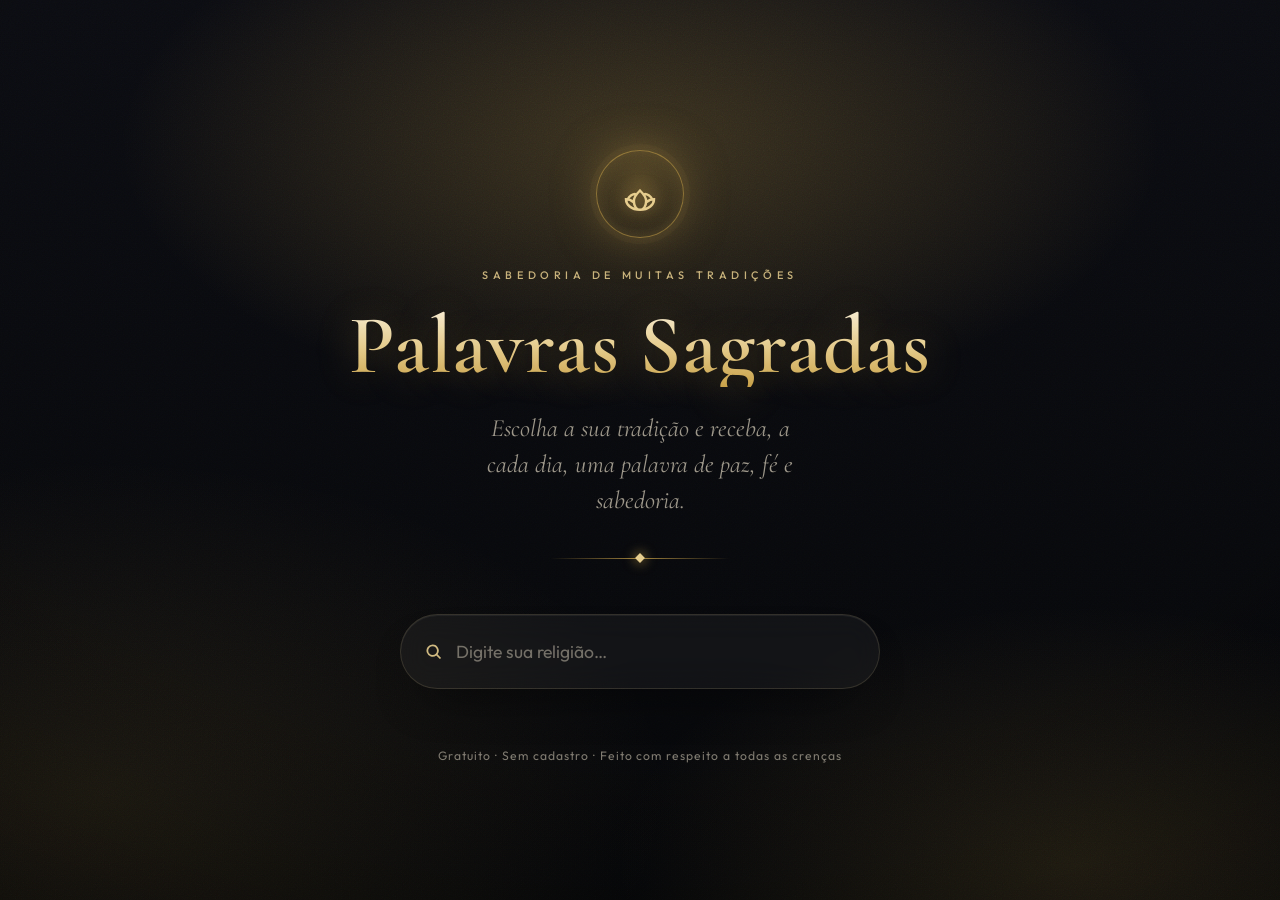
==== commit 0d60a153: "Redesign escuro premium + marca Palavras Sagradas - Nova direção: santuário noturno / luxo cinematog" ====
--- a/index.html
+++ b/index.html
@@ -3,9 +3,9 @@
 <head>
   <meta charset="UTF-8" />
   <meta name="viewport" content="width=device-width, initial-scale=1.0" />
-  <title>Palavras Sagradas · A Palavra do Dia</title>
+  <title>Palavras Sagradas — uma palavra sagrada a cada dia</title>
   <meta name="description" content="Escolha uma tradição espiritual e receba a palavra do dia: um versículo, ensinamento ou pensamento para trazer paz e sabedoria. Gratuito, sem cadastro." />
-  <meta name="theme-color" content="#f3ecdd" />
+  <meta name="theme-color" content="#0b0c11" />
 
   <!-- Open Graph / compartilhamento -->
   <meta property="og:title" content="Palavras Sagradas · A Palavra do Dia" />
@@ -61,7 +61,7 @@
           <svg viewBox="0 0 24 24"><use href="#sym-lotus"></use></svg>
         </span>
         <p class="home__eyebrow">Sabedoria de muitas tradições</p>
-        <h1 class="home__title">A Palavra do Dia</h1>
+        <h1 class="home__title">Palavras Sagradas</h1>
         <p class="home__lead">
           Escolha a sua tradição e receba, a cada dia,
           uma palavra de paz, fé e sabedoria.
@@ -141,7 +141,7 @@
       <canvas id="share-canvas" width="1080" height="1080" hidden aria-hidden="true"></canvas>
 
       <footer class="reader__foot">
-        <button id="home-link" class="text-link">A Palavra do Dia</button>
+        <button id="home-link" class="text-link">Palavras Sagradas</button>
       </footer>
     </section>
 
--- a/css/styles.css
+++ b/css/styles.css
@@ -1,23 +1,30 @@
 /* ============================================================
-   Palavras Sagradas — A Palavra do Dia
-   Estética: manuscrito sagrado de luxo. Base marfim quente,
-   tipografia editorial serifada, dourado discreto, textura de
-   papel. Cada tradição injeta seu tema (--bg, --primary, …) no
-   <body>; a "moldura" premium permanece constante.
+   Palavras Sagradas — A palavra do dia de muitas tradições
+   Estética: santuário noturno / luxo cinematográfico.
+   Obsidiana profunda, ouro luminoso, texto "iluminado",
+   atmosfera com aura e grão. Cada tradição entra como uma
+   cor de luz (--primary/--glow) sobre a base escura; o ouro
+   (--gold) é a constante que dá o tom premium.
    ============================================================ */
 
 :root {
-  /* tema neutro (tela inicial) — marfim quente + bronze/ouro */
-  --bg: #f3ecdd;
-  --surface: #fffdf8;
-  --primary: #8a6d3c;
-  --accent: #b9985a;
-  --text: #2b261d;
-  --muted: #8a8070;
-  --glow: rgba(138, 109, 60, 0.10);
-
-  /* moldura premium (constante, não muda por tradição) */
-  --radius: 24px;
+  /* base escura constante */
+  --bg: #0b0c11;
+  --bg-2: #060709;
+  --surface: rgba(255, 255, 255, 0.045);
+  --surface-2: rgba(255, 255, 255, 0.08);
+  --text: #f0eadd;
+  --muted: #9d978a;
+  --line: rgba(214, 196, 150, 0.16);
+
+  /* ouro (constante) + cor da tradição (injetada no reader) */
+  --gold: #c9a24a;
+  --gold-soft: #e6cd8e;
+  --primary: #c9a24a;   /* na home, é ouro; no reader vira a cor da tradição */
+  --accent: #c9a24a;    /* mantido ouro */
+  --glow: rgba(201, 162, 74, 0.22);
+
+  --radius: 26px;
   --radius-sm: 14px;
   --ease: cubic-bezier(0.22, 1, 0.36, 1);
   --serif: "Cormorant Garamond", Georgia, "Times New Roman", serif;
@@ -25,7 +32,7 @@
 }
 
 * { box-sizing: border-box; margin: 0; padding: 0; }
-html { -webkit-text-size-adjust: 100%; scroll-behavior: smooth; }
+html { -webkit-text-size-adjust: 100%; }
 
 body {
   font-family: var(--sans);
@@ -35,29 +42,30 @@
   min-height: 100vh;
   min-height: 100dvh;
   line-height: 1.65;
-  letter-spacing: 0.005em;
-  transition: background-color 1s var(--ease), color 1s var(--ease);
+  transition: background-color 1.1s var(--ease);
   overflow-x: hidden;
   -webkit-font-smoothing: antialiased;
 }
 
-::selection { background: color-mix(in srgb, var(--accent) 32%, transparent); color: var(--text); }
-
-/* atmosfera: glows suaves do tema */
+::selection { background: color-mix(in srgb, var(--gold) 40%, transparent); color: #fff; }
+
+/* atmosfera: aura de luz + vinheta cinematográfica */
 body::before {
   content: "";
   position: fixed;
   inset: 0;
   z-index: -2;
   background:
-    radial-gradient(72% 55% at 50% -8%, color-mix(in srgb, var(--accent) 22%, transparent), transparent 68%),
-    radial-gradient(60% 50% at 100% 102%, color-mix(in srgb, var(--primary) 14%, transparent), transparent 70%),
-    radial-gradient(60% 50% at 0% 96%, color-mix(in srgb, var(--accent) 10%, transparent), transparent 72%);
-  transition: background 1s var(--ease);
+    radial-gradient(58% 42% at 50% 16%, color-mix(in srgb, var(--primary) 26%, transparent), transparent 70%),
+    radial-gradient(50% 40% at 84% 96%, color-mix(in srgb, var(--gold) 12%, transparent), transparent 72%),
+    radial-gradient(60% 50% at 8% 88%, color-mix(in srgb, var(--primary) 10%, transparent), transparent 74%),
+    radial-gradient(120% 110% at 50% 30%, transparent 46%, rgba(0, 0, 0, 0.55) 100%),
+    linear-gradient(180deg, var(--bg), var(--bg-2));
+  transition: background 1.1s var(--ease);
   pointer-events: none;
 }
 
-/* textura de papel (grão sutil) */
+/* grão sutil */
 body::after {
   content: "";
   position: fixed;
@@ -65,12 +73,12 @@
   z-index: -1;
   pointer-events: none;
   opacity: 0.5;
-  mix-blend-mode: multiply;
-  background-image: url("data:image/svg+xml,%3Csvg xmlns='http://www.w3.org/2000/svg' width='180' height='180'%3E%3Cfilter id='n'%3E%3CfeTurbulence type='fractalNoise' baseFrequency='0.9' numOctaves='2' stitchTiles='stitch'/%3E%3C/filter%3E%3Crect width='100%25' height='100%25' filter='url(%23n)' opacity='0.05'/%3E%3C/svg%3E");
+  mix-blend-mode: soft-light;
+  background-image: url("data:image/svg+xml,%3Csvg xmlns='http://www.w3.org/2000/svg' width='200' height='200'%3E%3Cfilter id='n'%3E%3CfeTurbulence type='fractalNoise' baseFrequency='0.85' numOctaves='2' stitchTiles='stitch'/%3E%3C/filter%3E%3Crect width='100%25' height='100%25' filter='url(%23n)' opacity='0.5'/%3E%3C/svg%3E");
 }
 
 .app {
-  max-width: 880px;
+  max-width: 860px;
   margin: 0 auto;
   padding: clamp(1.2rem, 4vw, 2.6rem);
   min-height: 100vh;
@@ -79,60 +87,72 @@
   flex-direction: column;
 }
 
-/* telas */
 .screen { flex: 1; display: flex; flex-direction: column; }
 .screen[hidden] { display: none; }
-.screen.is-entering > * { animation: rise 0.9s var(--ease) both; }
-.screen.is-entering > *:nth-child(2) { animation-delay: 0.08s; }
-.screen.is-entering > *:nth-child(3) { animation-delay: 0.16s; }
-.screen.is-entering > *:nth-child(4) { animation-delay: 0.24s; }
+.screen.is-entering > * { animation: rise 1s var(--ease) both; }
+.screen.is-entering > *:nth-child(2) { animation-delay: 0.1s; }
+.screen.is-entering > *:nth-child(3) { animation-delay: 0.2s; }
+.screen.is-entering > *:nth-child(4) { animation-delay: 0.3s; }
 @keyframes rise {
-  from { opacity: 0; transform: translateY(18px); }
+  from { opacity: 0; transform: translateY(20px); }
   to   { opacity: 1; transform: translateY(0); }
 }
 
 /* ===================== TELA INICIAL ===================== */
-.home { justify-content: center; min-height: 86dvh; }
+.home { justify-content: center; min-height: 88dvh; }
 .home__head { text-align: center; padding: clamp(1rem, 5vw, 2.5rem) 0 0.5rem; }
 
+/* emblema com anel de ouro e brilho */
 .brand__mark {
   display: inline-grid;
   place-items: center;
-  width: 74px; height: 74px;
-  margin: 0 auto 1.6rem;
+  width: 88px; height: 88px;
+  margin: 0 auto 1.8rem;
   border-radius: 50%;
-  color: var(--primary);
-  fill: var(--primary);
-  border: 1px solid color-mix(in srgb, var(--accent) 55%, transparent);
-  background: radial-gradient(circle at 50% 30%, color-mix(in srgb, var(--accent) 14%, transparent), transparent 70%);
-  box-shadow: 0 10px 30px -16px color-mix(in srgb, var(--primary) 60%, transparent);
-}
-.brand__mark svg { width: 38px; height: 38px; }
+  color: var(--gold-soft);
+  fill: var(--gold-soft);
+  border: 1px solid color-mix(in srgb, var(--gold) 60%, transparent);
+  background: radial-gradient(circle at 50% 38%, color-mix(in srgb, var(--gold) 22%, transparent), transparent 68%);
+  box-shadow:
+    0 0 0 6px rgba(201, 162, 74, 0.05),
+    0 0 50px -8px color-mix(in srgb, var(--gold) 55%, transparent),
+    inset 0 0 24px -6px color-mix(in srgb, var(--gold) 40%, transparent);
+  animation: haloPulse 6s ease-in-out infinite;
+}
+.brand__mark svg { width: 42px; height: 42px; filter: drop-shadow(0 0 8px color-mix(in srgb, var(--gold) 50%, transparent)); }
+@keyframes haloPulse {
+  0%, 100% { box-shadow: 0 0 0 6px rgba(201,162,74,0.05), 0 0 50px -8px color-mix(in srgb, var(--gold) 50%, transparent), inset 0 0 24px -6px color-mix(in srgb, var(--gold) 38%, transparent); }
+  50%      { box-shadow: 0 0 0 6px rgba(201,162,74,0.08), 0 0 70px -6px color-mix(in srgb, var(--gold) 70%, transparent), inset 0 0 30px -6px color-mix(in srgb, var(--gold) 50%, transparent); }
+}
 
 .home__eyebrow {
   text-transform: uppercase;
-  letter-spacing: 0.36em;
-  font-size: 0.7rem;
+  letter-spacing: 0.42em;
+  font-size: 0.68rem;
   font-weight: 500;
-  color: var(--primary);
-  margin-bottom: 1.1rem;
-  opacity: 0.9;
+  color: var(--gold-soft);
+  margin-bottom: 1.2rem;
+  opacity: 0.85;
 }
 .home__title {
   font-family: var(--serif);
   font-weight: 600;
-  font-size: clamp(2.7rem, 9vw, 4.6rem);
-  line-height: 1.02;
-  letter-spacing: 0.005em;
-  color: var(--text);
+  font-size: clamp(2.9rem, 9.5vw, 5.2rem);
+  line-height: 1;
+  letter-spacing: 0.01em;
+  background: linear-gradient(180deg, #fbf3df 0%, var(--gold-soft) 55%, var(--gold) 100%);
+  -webkit-background-clip: text;
+  background-clip: text;
+  color: transparent;
+  text-shadow: 0 2px 40px color-mix(in srgb, var(--gold) 30%, transparent);
 }
 .home__lead {
   max-width: 30ch;
-  margin: 1.3rem auto 0;
+  margin: 1.5rem auto 0;
   font-family: var(--serif);
   font-style: italic;
-  font-weight: 500;
-  font-size: clamp(1.15rem, 3vw, 1.5rem);
+  font-weight: 400;
+  font-size: clamp(1.2rem, 3vw, 1.55rem);
   line-height: 1.45;
   color: var(--muted);
 }
@@ -140,78 +160,79 @@
 /* ornamento (linha com losango central) */
 .ornament {
   display: block;
-  width: 160px;
+  width: 180px;
   height: 14px;
-  margin: 1.8rem auto 0;
+  margin: 2rem auto 0;
   position: relative;
 }
 .ornament::before {
   content: "";
   position: absolute; top: 50%; left: 0; right: 0;
   height: 1px;
-  background: linear-gradient(90deg, transparent, color-mix(in srgb, var(--accent) 70%, transparent), transparent);
+  background: linear-gradient(90deg, transparent, color-mix(in srgb, var(--gold) 80%, transparent), transparent);
 }
 .ornament::after {
   content: "";
   position: absolute; top: 50%; left: 50%;
   width: 7px; height: 7px;
   transform: translate(-50%, -50%) rotate(45deg);
-  background: var(--accent);
-  box-shadow: 0 0 0 4px var(--bg);
-}
-
-/* ----- campo de busca da religião ----- */
+  background: var(--gold-soft);
+  box-shadow: 0 0 12px 1px color-mix(in srgb, var(--gold) 70%, transparent);
+}
+
+/* ----- campo de busca ----- */
 .search {
   position: relative;
-  max-width: 500px;
+  max-width: 480px;
   width: 100%;
-  margin: 2.4rem auto 1rem;
+  margin: 2.6rem auto 1rem;
 }
 .search__field {
   display: flex;
   align-items: center;
-  gap: 0.7rem;
+  gap: 0.75rem;
   background: var(--surface);
-  border: 1px solid color-mix(in srgb, var(--text) 12%, transparent);
+  border: 1px solid var(--line);
   border-radius: 999px;
-  padding: 0.35rem 1.3rem;
+  padding: 0.35rem 1.4rem;
+  backdrop-filter: blur(14px);
+  -webkit-backdrop-filter: blur(14px);
+  box-shadow: inset 0 1px 0 rgba(255, 255, 255, 0.06), 0 24px 50px -28px rgba(0, 0, 0, 0.9);
+  transition: border-color 0.45s var(--ease), box-shadow 0.45s var(--ease), transform 0.45s var(--ease);
+}
+.search__field:focus-within {
+  border-color: color-mix(in srgb, var(--gold) 75%, transparent);
   box-shadow:
-    inset 0 1px 0 rgba(255, 255, 255, 0.6),
-    0 2px 8px -4px rgba(40, 33, 20, 0.18),
-    0 18px 40px -26px rgba(40, 33, 20, 0.4);
-  transition: border-color 0.4s var(--ease), box-shadow 0.4s var(--ease), transform 0.4s var(--ease);
-}
-.search__field:focus-within {
-  border-color: color-mix(in srgb, var(--accent) 75%, transparent);
-  box-shadow:
-    inset 0 1px 0 rgba(255, 255, 255, 0.6),
-    0 0 0 4px color-mix(in srgb, var(--accent) 22%, transparent),
-    0 20px 44px -24px rgba(40, 33, 20, 0.45);
+    inset 0 1px 0 rgba(255, 255, 255, 0.08),
+    0 0 0 4px color-mix(in srgb, var(--gold) 16%, transparent),
+    0 0 40px -10px color-mix(in srgb, var(--gold) 60%, transparent);
   transform: translateY(-1px);
 }
-.search__icon { width: 21px; height: 21px; color: var(--primary); flex: none; opacity: 0.8; }
+.search__icon { width: 21px; height: 21px; color: var(--gold-soft); flex: none; opacity: 0.9; }
 .search__input {
   flex: 1;
   font: inherit;
-  font-size: 1.12rem;
+  font-size: 1.1rem;
   color: var(--text);
   background: none;
   border: none;
   outline: none;
   padding: 1rem 0;
 }
-.search__input::placeholder { color: var(--muted); opacity: 0.75; }
-
-/* lista de sugestões */
+.search__input::placeholder { color: var(--muted); opacity: 0.7; }
+
+/* sugestões */
 .suggest {
   list-style: none;
   position: absolute;
   left: 0; right: 0;
-  margin-top: 0.6rem;
-  background: var(--surface);
-  border: 1px solid color-mix(in srgb, var(--text) 9%, transparent);
+  margin-top: 0.7rem;
+  background: rgba(18, 19, 26, 0.92);
+  border: 1px solid var(--line);
   border-radius: var(--radius-sm);
-  box-shadow: 0 30px 60px -28px rgba(40, 33, 20, 0.5), 0 8px 24px -16px rgba(40, 33, 20, 0.3);
+  backdrop-filter: blur(20px);
+  -webkit-backdrop-filter: blur(20px);
+  box-shadow: 0 40px 80px -36px #000, 0 0 0 1px rgba(0, 0, 0, 0.4);
   overflow: hidden;
   z-index: 10;
   animation: rise 0.35s var(--ease);
@@ -220,7 +241,7 @@
 .suggest__item {
   display: flex;
   align-items: center;
-  gap: 0.85rem;
+  gap: 0.9rem;
   width: 100%;
   padding: 0.85rem 1.2rem;
   font: inherit;
@@ -228,7 +249,7 @@
   text-align: left;
   background: none;
   border: none;
-  border-bottom: 1px solid color-mix(in srgb, var(--text) 7%, transparent);
+  border-bottom: 1px solid rgba(255, 255, 255, 0.05);
   cursor: pointer;
   color: var(--text);
   transition: background 0.25s var(--ease), padding-left 0.25s var(--ease);
@@ -236,50 +257,51 @@
 .suggest__item:last-child { border-bottom: none; }
 .suggest__item:hover,
 .suggest__item.is-active {
-  background: color-mix(in srgb, var(--accent) 10%, transparent);
+  background: color-mix(in srgb, var(--gold) 12%, transparent);
   padding-left: 1.45rem;
 }
 .suggest__icon {
-  width: 38px; height: 38px;
-  padding: 8px;
+  width: 40px; height: 40px;
+  padding: 9px;
   flex: none;
   border-radius: 50%;
-  color: var(--c, var(--primary));
-  fill: var(--c, var(--primary));
-  background: color-mix(in srgb, var(--c, var(--primary)) 12%, transparent);
+  color: var(--c, var(--gold-soft));
+  fill: var(--c, var(--gold-soft));
+  background: color-mix(in srgb, var(--c, var(--gold)) 18%, transparent);
 }
 .suggest__name { font-weight: 500; }
 .suggest__tag { font-size: 0.82rem; color: var(--muted); margin-left: auto; text-align: right; font-style: italic; font-family: var(--serif); }
 
 .search__msg {
-  margin-top: 1.2rem;
+  margin-top: 1.3rem;
   text-align: center;
   color: var(--muted);
-  font-size: 1rem;
+  font-size: 1.02rem;
   animation: rise 0.3s var(--ease);
 }
 .search__msg[hidden] { display: none; }
-.search__msg b { color: var(--text); font-weight: 500; font-style: italic; font-family: var(--serif); }
+.search__msg b { color: var(--gold-soft); font-weight: 400; font-style: italic; font-family: var(--serif); }
 .search__suggest-btn {
   font: inherit;
   font-weight: 600;
-  color: var(--primary);
+  color: var(--gold-soft);
   background: none;
   border: none;
   cursor: pointer;
   text-decoration: underline;
-  text-decoration-color: color-mix(in srgb, var(--accent) 60%, transparent);
+  text-decoration-color: color-mix(in srgb, var(--gold) 55%, transparent);
   text-underline-offset: 4px;
   padding: 0 0.15rem;
 }
-.search__suggest-btn:hover { color: var(--accent); }
+.search__suggest-btn:hover { color: #fff; }
 
 .home__foot {
   text-align: center;
-  padding: 2.5rem 0 1.5rem;
+  padding: 2.6rem 0 1.5rem;
   color: var(--muted);
-  font-size: 0.78rem;
-  letter-spacing: 0.05em;
+  font-size: 0.76rem;
+  letter-spacing: 0.08em;
+  opacity: 0.8;
 }
 
 /* ===================== TELA DA PALAVRA ===================== */
@@ -293,23 +315,29 @@
   padding: 0.4rem 0 1rem;
 }
 .reader__brand { display: inline-flex; align-items: center; gap: 0.55rem; }
-.reader__symbol { width: 22px; height: 22px; color: var(--primary); fill: var(--primary); }
+.reader__symbol {
+  width: 22px; height: 22px;
+  color: var(--primary); fill: var(--primary);
+  filter: drop-shadow(0 0 6px color-mix(in srgb, var(--primary) 55%, transparent));
+}
 .reader__religion {
   font-weight: 500;
-  font-size: 0.95rem;
-  color: var(--text);
-  letter-spacing: 0.04em;
+  font-size: 0.92rem;
+  color: var(--text);
+  letter-spacing: 0.05em;
 }
 
 .ghost-btn {
-  font: inherit; font-size: 0.9rem; font-weight: 400;
+  font: inherit; font-size: 0.88rem; font-weight: 400;
   color: var(--muted);
-  background: none; border: none; cursor: pointer;
-  padding: 0.45rem 0.9rem 0.45rem 0.6rem;
+  background: none;
+  border: 1px solid transparent;
+  cursor: pointer;
+  padding: 0.45rem 1rem 0.45rem 0.7rem;
   border-radius: 999px;
-  transition: color 0.3s var(--ease), background 0.3s var(--ease);
-}
-.ghost-btn:hover { color: var(--primary); background: color-mix(in srgb, var(--primary) 8%, transparent); }
+  transition: color 0.3s var(--ease), background 0.3s var(--ease), border-color 0.3s var(--ease);
+}
+.ghost-btn:hover { color: var(--text); background: rgba(255, 255, 255, 0.05); border-color: var(--line); }
 
 .reader__stage {
   flex: 1;
@@ -318,90 +346,90 @@
   align-items: center;
   justify-content: center;
   text-align: center;
-  gap: 1.4rem;
+  gap: 1.6rem;
   padding: clamp(1rem, 5vw, 2.5rem) 0;
 }
 
+/* rótulo com filetes dourados dos lados */
 .phrase-label {
+  display: flex;
+  align-items: center;
+  gap: 0.9rem;
   text-transform: uppercase;
-  letter-spacing: 0.32em;
-  font-size: 0.7rem;
+  letter-spacing: 0.34em;
+  font-size: 0.68rem;
   font-weight: 500;
-  color: var(--primary);
-}
-
+  color: var(--gold-soft);
+}
+.phrase-label::before,
+.phrase-label::after {
+  content: "";
+  width: clamp(24px, 8vw, 52px);
+  height: 1px;
+  background: linear-gradient(90deg, transparent, color-mix(in srgb, var(--gold) 75%, transparent));
+}
+.phrase-label::after { transform: scaleX(-1); }
+
+/* a palavra: texto iluminado, sem "card de blog" */
 .phrase-card {
   position: relative;
   width: 100%;
-  max-width: 660px;
-  background: linear-gradient(180deg, var(--surface), color-mix(in srgb, var(--surface) 88%, var(--bg)));
-  border-radius: var(--radius);
-  padding: clamp(2.2rem, 7vw, 3.6rem) clamp(1.8rem, 6vw, 3.4rem);
-  border: 1px solid color-mix(in srgb, var(--text) 8%, transparent);
-  box-shadow:
-    inset 0 1px 0 rgba(255, 255, 255, 0.65),
-    0 4px 14px -8px rgba(40, 33, 20, 0.2),
-    0 40px 80px -40px rgba(40, 33, 20, 0.5);
-}
-/* aspas decorativas */
+  max-width: 680px;
+  background: none;
+  border: none;
+  padding: clamp(1.5rem, 5vw, 2.5rem) clamp(0.5rem, 3vw, 2rem);
+}
 .phrase-card::before {
   content: "\201C";
   position: absolute;
-  top: 0.08em; left: 0.3em;
+  top: -0.32em; left: 50%;
+  transform: translateX(-50%);
   font-family: var(--serif);
   font-style: italic;
-  font-size: clamp(4.5rem, 13vw, 7rem);
+  font-size: clamp(6rem, 20vw, 11rem);
   font-weight: 600;
-  color: var(--accent);
-  opacity: 0.28;
+  color: var(--gold);
+  opacity: 0.16;
   line-height: 1;
-}
-/* moldura interna fina dourada */
-.phrase-card::after {
-  content: "";
-  position: absolute;
-  inset: 10px;
-  border-radius: calc(var(--radius) - 10px);
-  border: 1px solid color-mix(in srgb, var(--accent) 24%, transparent);
   pointer-events: none;
 }
 .phrase-text {
   position: relative;
   font-family: var(--serif);
   font-style: italic;
-  font-size: clamp(1.55rem, 4.4vw, 2.45rem);
+  font-size: clamp(1.7rem, 5vw, 2.9rem);
   font-weight: 500;
-  line-height: 1.42;
-  color: var(--text);
+  line-height: 1.4;
+  color: var(--text);
+  text-shadow: 0 1px 30px color-mix(in srgb, var(--primary) 22%, transparent);
   overflow-wrap: break-word;
   hyphens: auto;
 }
-.phrase-text.is-swapping { opacity: 0; transform: translateY(10px); }
-.phrase-text { transition: opacity 0.5s var(--ease), transform 0.5s var(--ease); }
+.phrase-text.is-swapping { opacity: 0; transform: translateY(12px); }
+.phrase-text { transition: opacity 0.55s var(--ease), transform 0.55s var(--ease); }
 
 .phrase-ref {
-  display: inline-block;
-  margin-top: 1.6rem;
+  display: inline-flex;
+  align-items: center;
+  gap: 0.7rem;
+  margin-top: 1.7rem;
   font-family: var(--sans);
   font-style: normal;
-  font-size: 0.78rem;
+  font-size: 0.76rem;
   font-weight: 500;
   text-transform: uppercase;
-  letter-spacing: 0.16em;
-  color: var(--primary);
+  letter-spacing: 0.2em;
+  color: var(--gold-soft);
 }
 .phrase-ref::before {
   content: "";
-  display: inline-block;
-  width: 26px; height: 1px;
-  margin: 0 0.7rem 0.28em 0;
-  vertical-align: middle;
-  background: color-mix(in srgb, var(--accent) 70%, transparent);
+  width: 30px; height: 1px;
+  background: linear-gradient(90deg, transparent, color-mix(in srgb, var(--gold) 80%, transparent));
 }
 .phrase-source {
   font-family: var(--serif);
   font-style: italic;
-  font-size: 1rem;
+  font-size: 1.02rem;
   color: var(--muted);
 }
 
@@ -415,35 +443,37 @@
 }
 
 .primary-btn {
-  font: inherit; font-weight: 500; font-size: 0.98rem;
-  letter-spacing: 0.04em;
-  color: #fff;
-  background: linear-gradient(180deg, color-mix(in srgb, var(--primary) 92%, white), var(--primary));
+  font: inherit; font-weight: 500; font-size: 0.96rem;
+  letter-spacing: 0.05em;
+  color: #15130d;
+  background: linear-gradient(180deg, var(--gold-soft), var(--gold));
   border: none; cursor: pointer;
-  padding: 0.9rem 2rem;
+  padding: 0.95rem 2.1rem;
   border-radius: 999px;
   box-shadow:
-    inset 0 1px 0 rgba(255, 255, 255, 0.3),
-    0 10px 26px -12px color-mix(in srgb, var(--primary) 80%, transparent);
+    inset 0 1px 0 rgba(255, 255, 255, 0.4),
+    0 12px 30px -12px color-mix(in srgb, var(--gold) 70%, transparent),
+    0 0 0 1px rgba(0, 0, 0, 0.2);
   transition: transform 0.3s var(--ease), box-shadow 0.3s var(--ease), filter 0.3s var(--ease);
 }
-.primary-btn:hover { transform: translateY(-2px); filter: brightness(1.04); box-shadow: 0 16px 32px -14px color-mix(in srgb, var(--primary) 80%, transparent); }
+.primary-btn:hover { transform: translateY(-2px); filter: brightness(1.06); box-shadow: 0 18px 38px -14px color-mix(in srgb, var(--gold) 75%, transparent); }
 .primary-btn:active { transform: translateY(0); }
 
 .icon-btn {
-  width: 50px; height: 50px;
+  width: 52px; height: 52px;
   display: grid; place-items: center;
-  color: var(--primary);
+  color: var(--gold-soft);
   background: var(--surface);
-  border: 1px solid color-mix(in srgb, var(--text) 10%, transparent);
+  border: 1px solid var(--line);
   border-radius: 50%;
   cursor: pointer;
-  box-shadow: inset 0 1px 0 rgba(255, 255, 255, 0.6), 0 6px 18px -10px rgba(40, 33, 20, 0.3);
-  transition: transform 0.3s var(--ease), color 0.3s var(--ease), border-color 0.3s var(--ease);
+  backdrop-filter: blur(10px);
+  -webkit-backdrop-filter: blur(10px);
+  transition: transform 0.3s var(--ease), color 0.3s var(--ease), border-color 0.3s var(--ease), background 0.3s var(--ease);
 }
 .icon-btn svg { width: 21px; height: 21px; }
-.icon-btn:hover { transform: translateY(-2px); border-color: color-mix(in srgb, var(--accent) 60%, transparent); color: var(--accent); }
-.icon-btn[aria-expanded="true"] { color: #fff; background: var(--primary); border-color: var(--primary); }
+.icon-btn:hover { transform: translateY(-2px); border-color: color-mix(in srgb, var(--gold) 65%, transparent); color: #fff; }
+.icon-btn[aria-expanded="true"] { color: #15130d; background: linear-gradient(180deg, var(--gold-soft), var(--gold)); border-color: transparent; }
 
 /* menu de compartilhar */
 .share-menu {
@@ -453,10 +483,12 @@
   max-width: 440px;
   margin: 0.2rem auto 1rem;
   padding: 0.7rem;
-  background: var(--surface);
-  border: 1px solid color-mix(in srgb, var(--text) 9%, transparent);
+  background: rgba(18, 19, 26, 0.92);
+  border: 1px solid var(--line);
   border-radius: var(--radius-sm);
-  box-shadow: 0 30px 60px -30px rgba(40, 33, 20, 0.5);
+  backdrop-filter: blur(20px);
+  -webkit-backdrop-filter: blur(20px);
+  box-shadow: 0 40px 80px -36px #000;
   animation: rise 0.3s var(--ease);
 }
 .share-menu[hidden] { display: none; }
@@ -469,19 +501,19 @@
   font-weight: 400;
   font-size: 0.92rem;
   color: var(--text);
-  background: color-mix(in srgb, var(--accent) 8%, transparent);
+  background: rgba(255, 255, 255, 0.04);
   border: 1px solid transparent;
   border-radius: 10px;
-  padding: 0.75rem 0.6rem;
+  padding: 0.78rem 0.6rem;
   cursor: pointer;
   transition: background 0.25s var(--ease), transform 0.25s var(--ease), border-color 0.25s var(--ease);
 }
 .share-opt:hover {
-  background: color-mix(in srgb, var(--accent) 16%, transparent);
-  border-color: color-mix(in srgb, var(--accent) 40%, transparent);
+  background: color-mix(in srgb, var(--gold) 14%, transparent);
+  border-color: color-mix(in srgb, var(--gold) 40%, transparent);
   transform: translateY(-1px);
 }
-.share-opt svg { width: 19px; height: 19px; color: var(--primary); flex: none; }
+.share-opt svg { width: 19px; height: 19px; color: var(--gold-soft); flex: none; }
 .share-opt[hidden] { display: none; }
 
 #share-canvas { display: none; }
@@ -491,13 +523,13 @@
   margin: 0 auto;
   font-family: var(--serif);
   font-style: italic;
-  font-size: 0.98rem;
-  color: var(--text);
-  background: var(--surface);
-  border: 1px solid color-mix(in srgb, var(--accent) 30%, transparent);
+  font-size: 1rem;
+  color: var(--text);
+  background: rgba(18, 19, 26, 0.95);
+  border: 1px solid color-mix(in srgb, var(--gold) 32%, transparent);
   border-radius: 999px;
-  padding: 0.5rem 1.3rem;
-  box-shadow: 0 14px 30px -16px rgba(40, 33, 20, 0.4);
+  padding: 0.55rem 1.4rem;
+  box-shadow: 0 18px 36px -18px #000;
   width: max-content;
   max-width: 90%;
   animation: rise 0.35s var(--ease);
@@ -505,19 +537,22 @@
 
 .reader__foot { text-align: center; padding-top: 0.6rem; }
 .text-link {
-  font: inherit; font-family: var(--serif); font-style: italic; font-size: 1.12rem;
+  font: inherit; font-family: var(--serif); font-style: italic; font-size: 1.15rem;
   color: var(--muted); background: none; border: none; cursor: pointer;
   letter-spacing: 0.01em;
   transition: color 0.3s var(--ease);
 }
-.text-link:hover { color: var(--primary); }
+.text-link:hover { color: var(--gold-soft); }
 
 /* ===================== FUNDO PERSONALIZADO ===================== */
+/* a cor da tradição vira a aura de luz sobre a base escura */
 body[data-religion]::before {
   background:
-    radial-gradient(75% 58% at 50% -8%, color-mix(in srgb, var(--primary) 20%, transparent), transparent 66%),
-    radial-gradient(62% 48% at 100% 104%, color-mix(in srgb, var(--accent) 22%, transparent), transparent 70%),
-    radial-gradient(58% 46% at 0% 92%, color-mix(in srgb, var(--primary) 12%, transparent), transparent 72%);
+    radial-gradient(56% 42% at 50% 14%, color-mix(in srgb, var(--primary) 38%, transparent), transparent 68%),
+    radial-gradient(48% 40% at 86% 98%, color-mix(in srgb, var(--primary) 20%, transparent), transparent 72%),
+    radial-gradient(54% 46% at 6% 90%, color-mix(in srgb, var(--gold) 12%, transparent), transparent 74%),
+    radial-gradient(120% 110% at 50% 26%, transparent 44%, rgba(0, 0, 0, 0.6) 100%),
+    linear-gradient(180deg, var(--bg), var(--bg-2));
 }
 
 .reader-bg {
@@ -532,12 +567,13 @@
 }
 body[data-screen="reader"][data-religion] .reader-bg { display: flex; }
 .reader-bg__mark {
-  width: min(82vmin, 600px);
-  height: min(82vmin, 600px);
+  width: min(86vmin, 640px);
+  height: min(86vmin, 640px);
   color: var(--primary);
   fill: var(--primary);
-  opacity: 0.05;
-  animation: float 22s ease-in-out infinite;
+  opacity: 0.09;
+  filter: drop-shadow(0 0 60px color-mix(in srgb, var(--primary) 50%, transparent));
+  animation: float 24s ease-in-out infinite;
 }
 @keyframes float {
   0%, 100% { transform: translateY(1.5%) rotate(-2deg); }
@@ -545,17 +581,16 @@
 }
 
 /* acessibilidade */
-:focus-visible { outline: 2px solid var(--accent); outline-offset: 3px; border-radius: 6px; }
+:focus-visible { outline: 2px solid var(--gold-soft); outline-offset: 3px; border-radius: 6px; }
 
 @media (prefers-reduced-motion: reduce) {
   *, *::before, *::after { animation: none !important; transition: none !important; }
-  html { scroll-behavior: auto; }
 }
 
 @media (max-width: 440px) {
   .share-menu { grid-template-columns: repeat(2, 1fr); }
   .suggest__tag { display: none; }
-  .phrase-label { letter-spacing: 0.2em; font-size: 0.66rem; }
-  .phrase-ref { letter-spacing: 0.1em; }
-  .reader__religion { font-size: 0.88rem; }
-}
+  .phrase-label { letter-spacing: 0.24em; font-size: 0.64rem; }
+  .phrase-label::before, .phrase-label::after { width: 22px; }
+  .phrase-ref { letter-spacing: 0.14em; }
+}
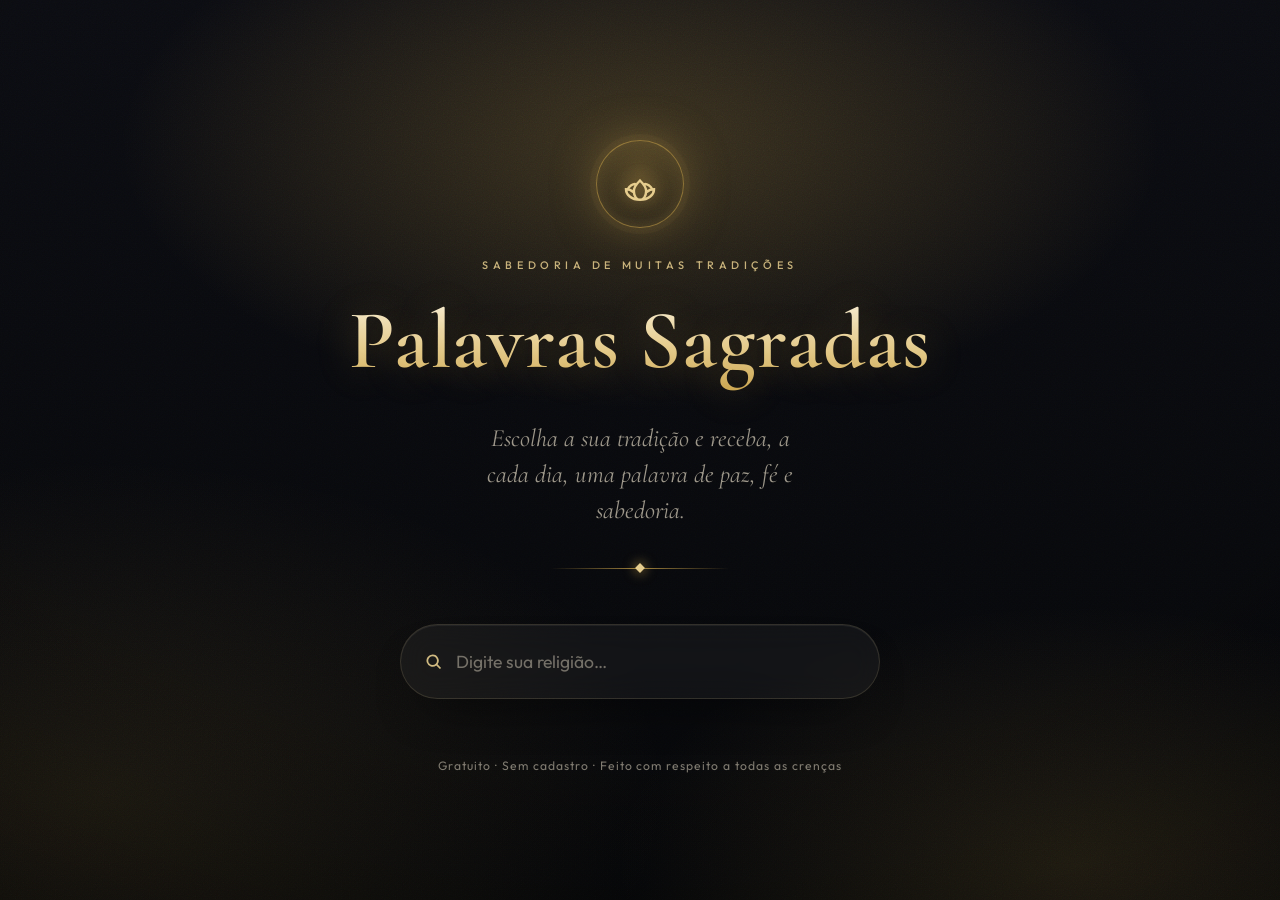
==== commit 54c6e9fb: "365+ frases por tradição (1/dia) e leitura fixa por data, só passado CONTEÚDO: cada uma das 20 tradi" ====
--- a/index.html
+++ b/index.html
@@ -98,6 +98,7 @@
       </header>
 
       <div class="reader__stage">
+        <p id="phrase-day" class="phrase-day">Hoje</p>
         <p id="phrase-label" class="phrase-label">Palavra do Dia</p>
         <blockquote id="phrase-card" class="phrase-card" aria-live="polite">
           <p id="phrase-text" class="phrase-text">…</p>
@@ -107,7 +108,8 @@
       </div>
 
       <div class="reader__actions">
-        <button id="new-btn" class="primary-btn">Nova palavra</button>
+        <button id="prev-day-btn" class="day-btn" type="button" aria-label="Ver a palavra de ontem">‹ Ver a de ontem</button>
+        <button id="today-btn" class="day-btn day-btn--ghost" type="button" aria-label="Voltar para a palavra de hoje" hidden>Voltar para hoje ›</button>
         <button id="share-btn" class="icon-btn" aria-label="Compartilhar a palavra" title="Compartilhar" aria-haspopup="true" aria-expanded="false">
           <svg viewBox="0 0 24 24" aria-hidden="true"><path d="M18 8a3 3 0 1 0-2.8-4L9 7.2a3 3 0 1 0 0 9.6l6.2 3.2A3 3 0 1 0 18 16a3 3 0 0 0-2.4 1.2L9.4 14a3 3 0 0 0 0-4l6.2-3.2A3 3 0 0 0 18 8z" fill="currentColor"/></svg>
         </button>
--- a/css/styles.css
+++ b/css/styles.css
@@ -138,7 +138,8 @@
   font-family: var(--serif);
   font-weight: 600;
   font-size: clamp(2.9rem, 9.5vw, 5.2rem);
-  line-height: 1;
+  line-height: 1.12;
+  padding-bottom: 0.12em;
   letter-spacing: 0.01em;
   background: linear-gradient(180deg, #fbf3df 0%, var(--gold-soft) 55%, var(--gold) 100%);
   -webkit-background-clip: text;
@@ -459,6 +460,43 @@
 .primary-btn:hover { transform: translateY(-2px); filter: brightness(1.06); box-shadow: 0 18px 38px -14px color-mix(in srgb, var(--gold) 75%, transparent); }
 .primary-btn:active { transform: translateY(0); }
 
+/* chip de data (Hoje / Ontem / data) */
+.phrase-day {
+  font-family: var(--sans, inherit);
+  text-transform: uppercase;
+  letter-spacing: 0.32em;
+  font-size: 0.64rem;
+  font-weight: 500;
+  color: var(--gold-soft);
+  opacity: 0.78;
+  margin-bottom: 0.85rem;
+}
+
+/* botões de navegação de dia (só passado) */
+.day-btn {
+  font: inherit; font-weight: 500; font-size: 0.92rem;
+  letter-spacing: 0.04em;
+  color: #15130d;
+  background: linear-gradient(180deg, var(--gold-soft), var(--gold));
+  border: none; cursor: pointer;
+  padding: 0.85rem 1.7rem;
+  border-radius: 999px;
+  box-shadow:
+    inset 0 1px 0 rgba(255, 255, 255, 0.4),
+    0 12px 30px -12px color-mix(in srgb, var(--gold) 70%, transparent),
+    0 0 0 1px rgba(0, 0, 0, 0.2);
+  transition: transform 0.3s var(--ease), box-shadow 0.3s var(--ease), filter 0.3s var(--ease);
+}
+.day-btn:hover { transform: translateY(-2px); filter: brightness(1.06); }
+.day-btn:active { transform: translateY(0); }
+.day-btn[disabled] { opacity: 0.35; cursor: default; box-shadow: none; transform: none; filter: none; }
+.day-btn--ghost {
+  color: var(--gold-soft);
+  background: transparent;
+  box-shadow: inset 0 0 0 1px color-mix(in srgb, var(--gold) 40%, transparent);
+}
+.day-btn--ghost:hover { color: #fff; box-shadow: inset 0 0 0 1px color-mix(in srgb, var(--gold) 70%, transparent); }
+
 .icon-btn {
   width: 52px; height: 52px;
   display: grid; place-items: center;
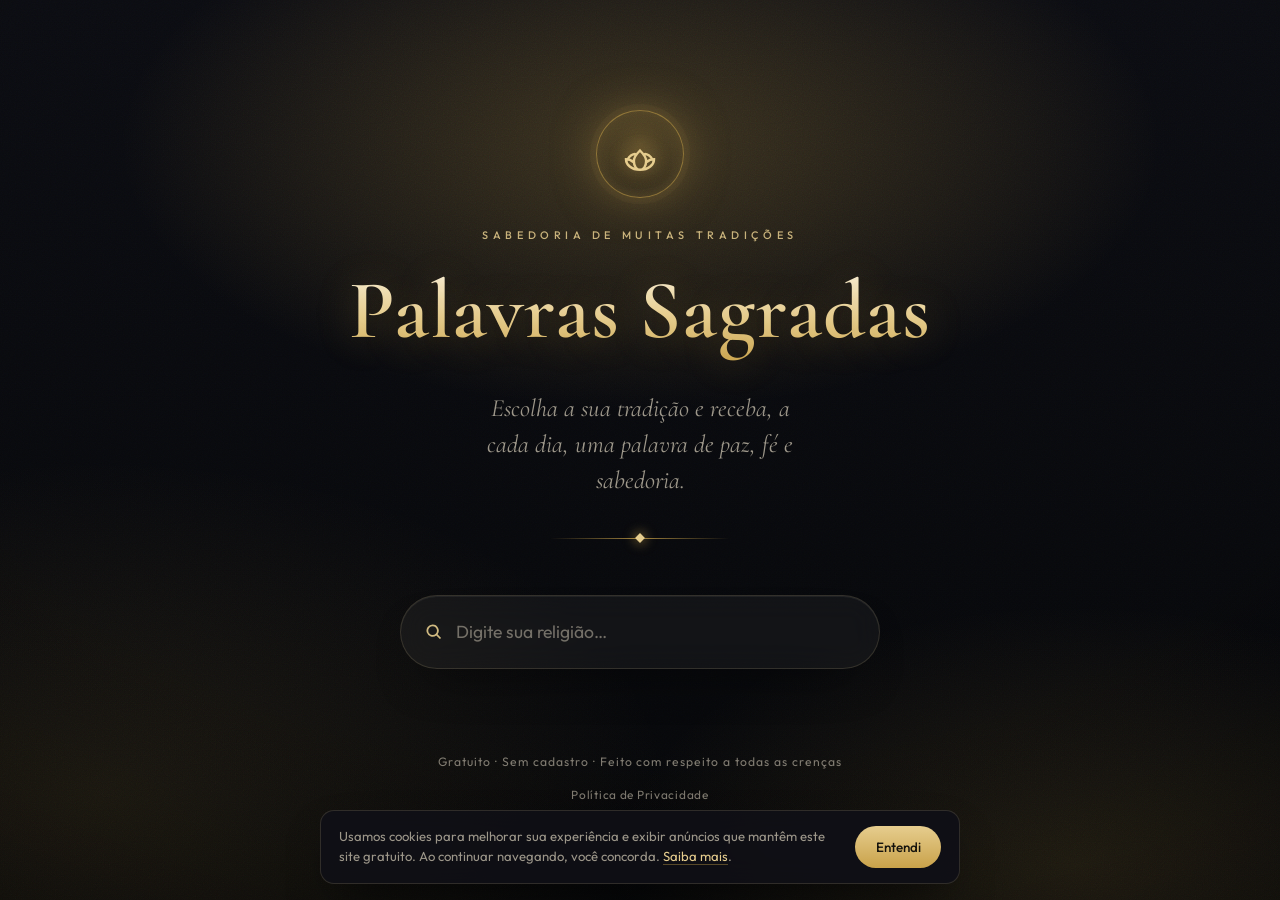
==== commit 9f62ef6f: "Infra de monetização: slots de anúncio + LGPD (cookies) + Política de Privacidade - Slots <aside cla" ====
--- a/index.html
+++ b/index.html
@@ -17,6 +17,22 @@
   <link rel="preconnect" href="https://fonts.gstatic.com" crossorigin />
   <link href="https://fonts.googleapis.com/css2?family=Cormorant+Garamond:ital,wght@0,400;0,500;0,600;0,700;1,400;1,500;1,600&family=Outfit:wght@300;400;500;600&display=swap" rel="stylesheet" />
   <link rel="stylesheet" href="css/styles.css" />
+
+  <!--
+    ============================================================
+    ESPAÇO PARA O CÓDIGO DE ANÚNCIO (Ezoic / Google AdSense)
+    ============================================================
+    Quando sua conta for aprovada, COLE AQUI o script de cabeçalho:
+
+    • Google AdSense (exemplo — troque o ca-pub-XXXX pelo seu):
+      <script async src="https://pagead2.googlesyndication.com/pagead/js/adsbygoogle.js?client=ca-pub-XXXXXXXXXXXXXXXX" crossorigin="anonymous"></script>
+
+    • Ezoic: cole o script de cabeçalho que o painel do Ezoic fornecer.
+      (No Ezoic, o ideal é conectar sua conta do AdSense por dentro dele.)
+
+    Os espaços onde os anúncios aparecem são as tags <aside class="ad-slot"> mais abaixo.
+    ============================================================
+  -->
 </head>
 <body data-screen="home">
 
@@ -80,8 +96,12 @@
         <p id="search-msg" class="search__msg" hidden></p>
       </div>
 
+      <!-- Espaço de anúncio (preenchido pelo Ezoic/AdSense) -->
+      <aside id="ad-home" class="ad-slot" aria-label="Publicidade"></aside>
+
       <footer class="home__foot">
         <p>Gratuito · Sem cadastro · Feito com respeito a todas as crenças</p>
+        <a class="legal-link" href="privacidade.html">Política de Privacidade</a>
       </footer>
     </section>
 
@@ -142,12 +162,40 @@
       <p id="toast" class="toast" role="status" hidden></p>
       <canvas id="share-canvas" width="1080" height="1080" hidden aria-hidden="true"></canvas>
 
+      <!-- Espaço de anúncio (preenchido pelo Ezoic/AdSense) -->
+      <aside id="ad-reader" class="ad-slot" aria-label="Publicidade"></aside>
+
       <footer class="reader__foot">
         <button id="home-link" class="text-link">Palavras Sagradas</button>
+        <a class="legal-link" href="privacidade.html">Privacidade</a>
       </footer>
     </section>
 
   </main>
+
+  <!-- Aviso de cookies (LGPD) — obrigatório para redes de anúncio -->
+  <div id="cookie-bar" class="cookie-bar" role="dialog" aria-label="Aviso de cookies" hidden>
+    <p class="cookie-bar__text">
+      Usamos cookies para melhorar sua experiência e exibir anúncios que mantêm este site gratuito.
+      Ao continuar navegando, você concorda. <a href="privacidade.html">Saiba mais</a>.
+    </p>
+    <button id="cookie-accept" class="cookie-bar__btn" type="button">Entendi</button>
+  </div>
+  <script>
+    (function () {
+      try {
+        var KEY = "ps_cookie_ok";
+        if (!localStorage.getItem(KEY)) {
+          var bar = document.getElementById("cookie-bar");
+          bar.hidden = false;
+          document.getElementById("cookie-accept").addEventListener("click", function () {
+            try { localStorage.setItem(KEY, "1"); } catch (e) {}
+            bar.hidden = true;
+          });
+        }
+      } catch (e) {}
+    })();
+  </script>
 
   <script src="js/app.js"></script>
 </body>
--- a/css/styles.css
+++ b/css/styles.css
@@ -632,3 +632,91 @@
   .phrase-label::before, .phrase-label::after { width: 22px; }
   .phrase-ref { letter-spacing: 0.14em; }
 }
+
+/* ============================================================
+   PUBLICIDADE (slots de anúncio) + LGPD (cookies) + legal
+   ============================================================ */
+
+/* Slot de anúncio: discreto, só aparece quando a rede o preenche.
+   Vazio, ele colapsa (sem altura) e fica invisível. */
+.ad-slot {
+  display: block;
+  width: 100%;
+  max-width: 728px;
+  margin: 1.6rem auto 0;
+  text-align: center;
+  min-height: 0;
+}
+.ad-slot:not(:empty) {
+  margin-top: 2rem;
+  padding-top: 1.2rem;
+  border-top: 1px solid var(--line);
+}
+.ad-slot:not(:empty)::before {
+  content: "publicidade";
+  display: block;
+  font-size: 0.56rem;
+  letter-spacing: 0.3em;
+  text-transform: uppercase;
+  color: var(--muted);
+  opacity: 0.6;
+  margin-bottom: 0.6rem;
+}
+
+/* link discreto para a Política de Privacidade */
+.legal-link {
+  display: inline-block;
+  margin-top: 0.5rem;
+  font-size: 0.74rem;
+  letter-spacing: 0.06em;
+  color: var(--muted);
+  text-decoration: none;
+  border-bottom: 1px solid transparent;
+  transition: color 0.2s var(--ease), border-color 0.2s var(--ease);
+}
+.legal-link:hover { color: var(--gold-soft); border-bottom-color: color-mix(in srgb, var(--gold) 50%, transparent); }
+.home__foot .legal-link { display: block; margin-top: 0.8rem; }
+
+/* barra de cookies (LGPD) */
+.cookie-bar {
+  position: fixed;
+  left: 50%;
+  bottom: 1rem;
+  transform: translateX(-50%);
+  z-index: 50;
+  width: calc(100% - 2rem);
+  max-width: 640px;
+  display: flex;
+  align-items: center;
+  gap: 1rem;
+  padding: 0.95rem 1.1rem;
+  background: rgba(16, 16, 22, 0.92);
+  border: 1px solid var(--line);
+  border-radius: var(--radius-sm);
+  box-shadow: 0 20px 50px -20px rgba(0, 0, 0, 0.8);
+  backdrop-filter: blur(14px);
+  -webkit-backdrop-filter: blur(14px);
+}
+.cookie-bar__text {
+  flex: 1;
+  font-size: 0.82rem;
+  line-height: 1.5;
+  color: var(--muted);
+}
+.cookie-bar__text a { color: var(--gold-soft); text-decoration: none; border-bottom: 1px solid color-mix(in srgb, var(--gold) 40%, transparent); }
+.cookie-bar__btn {
+  flex-shrink: 0;
+  font: inherit; font-weight: 500; font-size: 0.84rem;
+  color: #15130d;
+  background: linear-gradient(180deg, var(--gold-soft), var(--gold));
+  border: none; cursor: pointer;
+  padding: 0.6rem 1.3rem;
+  border-radius: 999px;
+  transition: filter 0.2s var(--ease), transform 0.2s var(--ease);
+}
+.cookie-bar__btn:hover { filter: brightness(1.06); transform: translateY(-1px); }
+
+@media (max-width: 540px) {
+  .cookie-bar { flex-direction: column; align-items: stretch; text-align: center; gap: 0.7rem; }
+  .cookie-bar__btn { width: 100%; padding: 0.7rem; }
+}
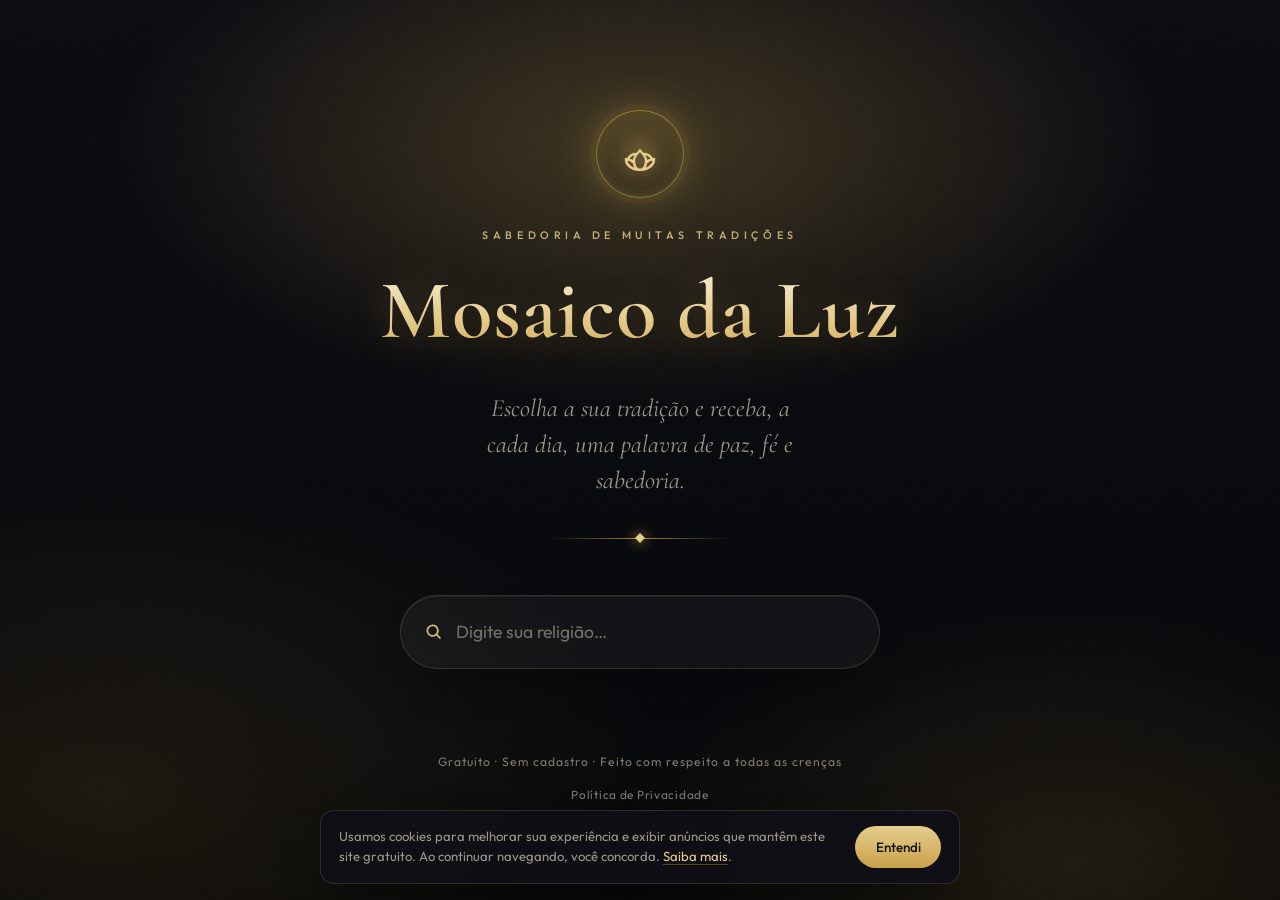
==== commit 0556bcbc: "Rebrand: Palavras Sagradas -> Mosaico da Luz Atualiza nome em title, og:title, hero (h1), rodapés, i" ====
--- a/index.html
+++ b/index.html
@@ -3,12 +3,12 @@
 <head>
   <meta charset="UTF-8" />
   <meta name="viewport" content="width=device-width, initial-scale=1.0" />
-  <title>Palavras Sagradas — uma palavra sagrada a cada dia</title>
+  <title>Mosaico da Luz — uma palavra sagrada a cada dia</title>
   <meta name="description" content="Escolha uma tradição espiritual e receba a palavra do dia: um versículo, ensinamento ou pensamento para trazer paz e sabedoria. Gratuito, sem cadastro." />
   <meta name="theme-color" content="#0b0c11" />
 
   <!-- Open Graph / compartilhamento -->
-  <meta property="og:title" content="Palavras Sagradas · A Palavra do Dia" />
+  <meta property="og:title" content="Mosaico da Luz · Uma palavra a cada dia" />
   <meta property="og:description" content="Uma palavra de paz e sabedoria, de muitas tradições. Gratuito e sem cadastro." />
   <meta property="og:type" content="website" />
 
@@ -77,7 +77,7 @@
           <svg viewBox="0 0 24 24"><use href="#sym-lotus"></use></svg>
         </span>
         <p class="home__eyebrow">Sabedoria de muitas tradições</p>
-        <h1 class="home__title">Palavras Sagradas</h1>
+        <h1 class="home__title">Mosaico da Luz</h1>
         <p class="home__lead">
           Escolha a sua tradição e receba, a cada dia,
           uma palavra de paz, fé e sabedoria.
@@ -166,7 +166,7 @@
       <aside id="ad-reader" class="ad-slot" aria-label="Publicidade"></aside>
 
       <footer class="reader__foot">
-        <button id="home-link" class="text-link">Palavras Sagradas</button>
+        <button id="home-link" class="text-link">Mosaico da Luz</button>
         <a class="legal-link" href="privacidade.html">Privacidade</a>
       </footer>
     </section>
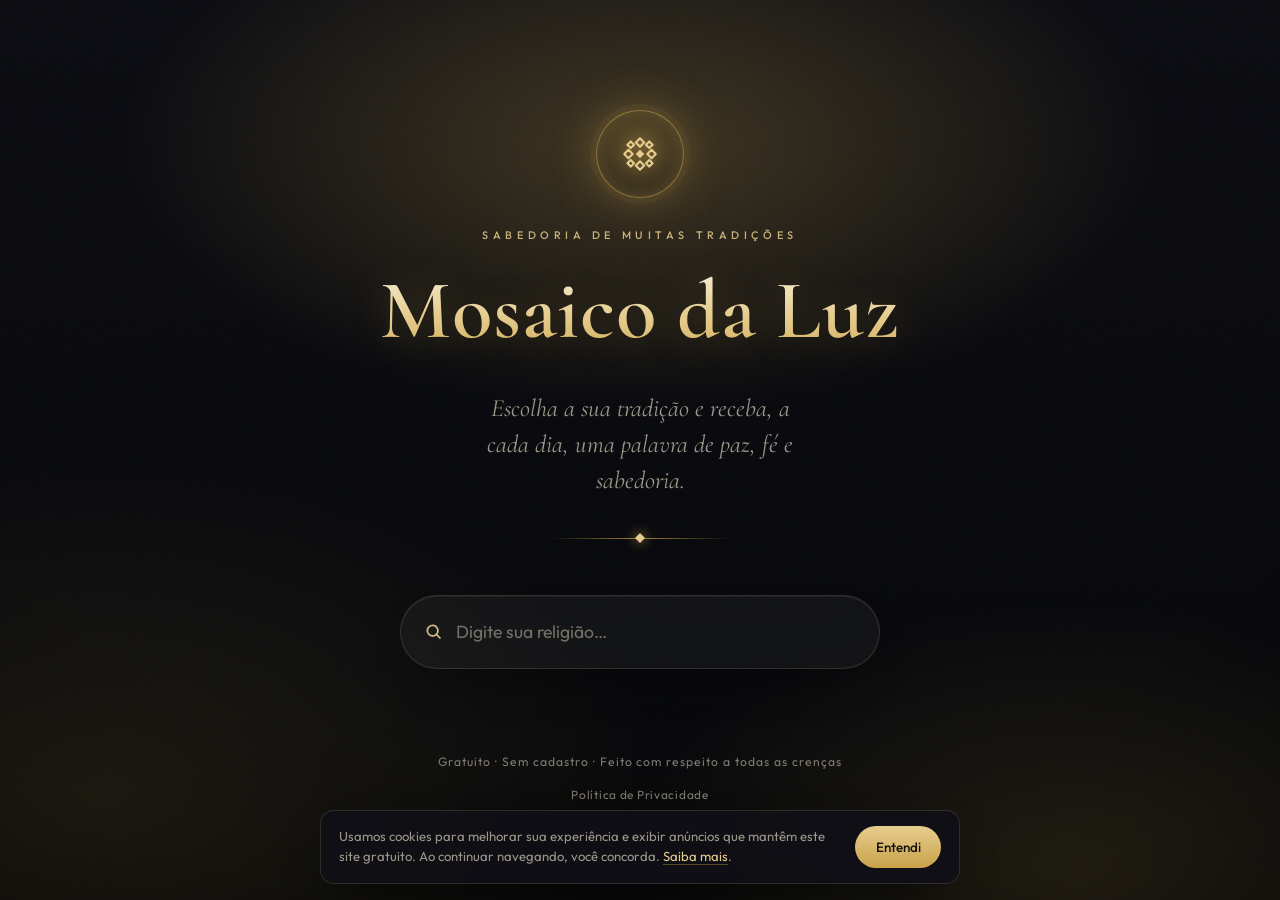
==== commit c83ddd49: "Emblema de mosaico (marca) no lugar da lotus + favicon dourado Novo símbolo sym-mosaic (rosácea de t" ====
--- a/index.html
+++ b/index.html
@@ -60,6 +60,8 @@
       <symbol id="sym-tree" viewBox="0 0 24 24"><path d="M12 21v-6M12 15c-3 0-5-2-5-5 0-3 2.2-6 5-7 2.8 1 5 4 5 7 0 3-2 5-5 5zM9 11l3-3 3 3M10.5 14l1.5-1.5 1.5 1.5" fill="none" stroke="currentColor" stroke-width="1.3" stroke-linecap="round" stroke-linejoin="round"/></symbol>
       <symbol id="sym-cruzeiro" viewBox="0 0 24 24"><path d="M12 3v18M7 7h10M8.5 11.5h7" fill="none" stroke="currentColor" stroke-width="1.6" stroke-linecap="round"/></symbol>
       <symbol id="sym-sun" viewBox="0 0 24 24"><circle cx="12" cy="12" r="4.2"/><g stroke="currentColor" stroke-width="1.4" stroke-linecap="round"><path d="M12 2v3M12 19v3M2 12h3M19 12h3M4.6 4.6l2.1 2.1M17.3 17.3l2.1 2.1M19.4 4.6l-2.1 2.1M6.7 17.3l-2.1 2.1"/></g></symbol>
+      <!-- Emblema da marca: mosaico de luz (tesselas em rosácea com luz central) -->
+      <symbol id="sym-mosaic" viewBox="0 0 24 24"><path d="M12 3 L14.4 5.4 L12 7.8 L9.6 5.4 Z M12 16.2 L14.4 18.6 L12 21 L9.6 18.6 Z M5.4 9.6 L7.8 12 L5.4 14.4 L3 12 Z M18.6 9.6 L21 12 L18.6 14.4 L16.2 12 Z M6.7 4.8 L8.6 6.7 L6.7 8.6 L4.8 6.7 Z M17.3 4.8 L19.2 6.7 L17.3 8.6 L15.4 6.7 Z M6.7 15.4 L8.6 17.3 L6.7 19.2 L4.8 17.3 Z M17.3 15.4 L19.2 17.3 L17.3 19.2 L15.4 17.3 Z" fill="none" stroke="currentColor" stroke-width="1.2" stroke-linejoin="round"/><path d="M12 9.6 L14.4 12 L12 14.4 L9.6 12 Z" fill="currentColor"/></symbol>
     </defs>
   </svg>
 
@@ -74,7 +76,7 @@
     <section id="home" class="screen home">
       <header class="home__head">
         <span class="brand__mark" aria-hidden="true">
-          <svg viewBox="0 0 24 24"><use href="#sym-lotus"></use></svg>
+          <svg viewBox="0 0 24 24"><use href="#sym-mosaic"></use></svg>
         </span>
         <p class="home__eyebrow">Sabedoria de muitas tradições</p>
         <h1 class="home__title">Mosaico da Luz</h1>
